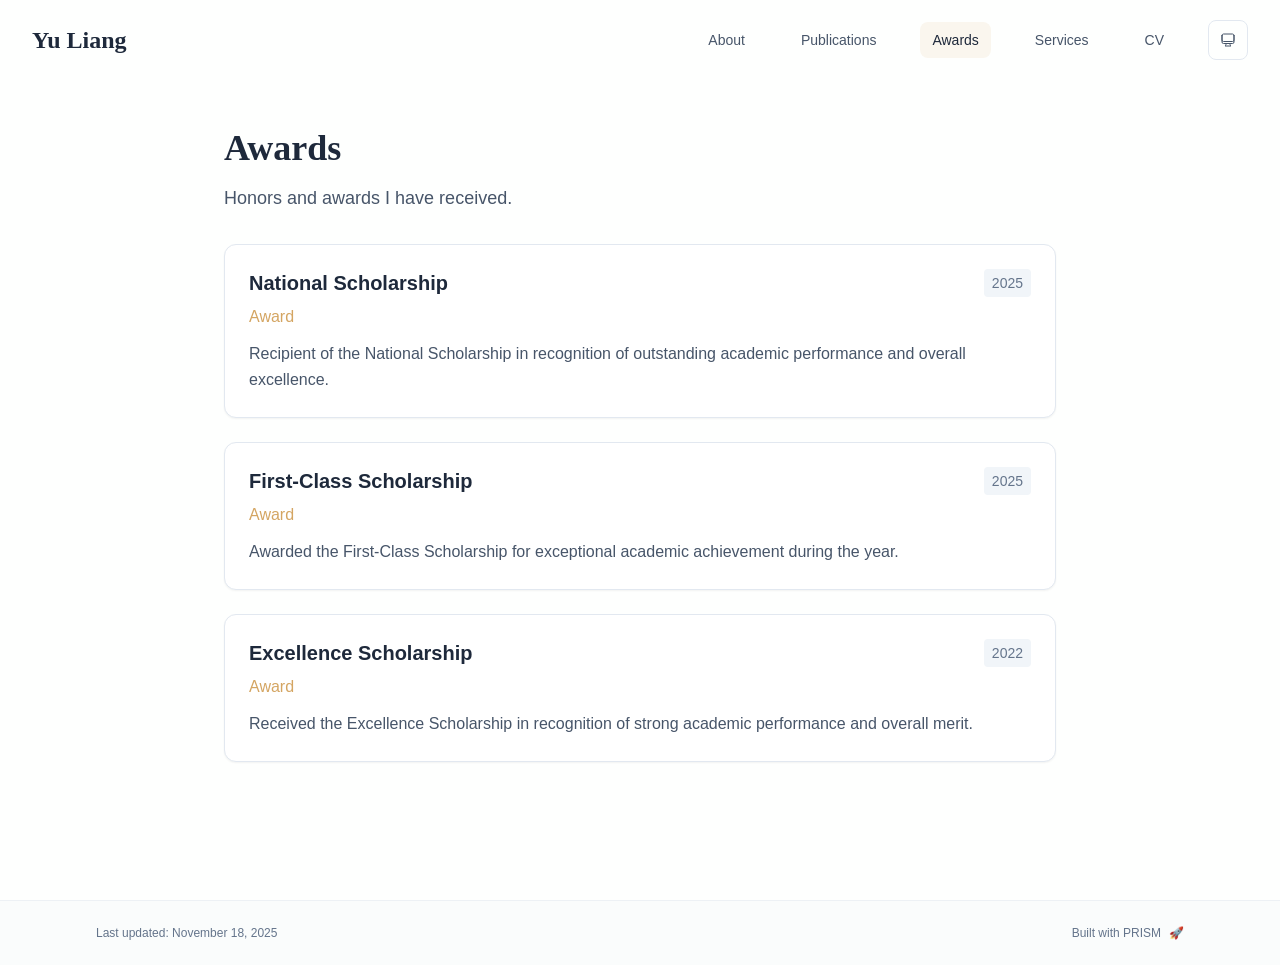
==== awards/index.html @ e45b7666 "first commit" ====
<!DOCTYPE html><html lang="en" class="scroll-smooth"><head><meta charSet="utf-8"/><meta name="viewport" content="width=device-width, initial-scale=1"/><link rel="stylesheet" href="/_next/static/css/92b53c90e215dddf.css" data-precedence="next"/><link rel="preload" as="script" fetchPriority="low" href="/_next/static/chunks/webpack-af78f5c2c11af041.js"/><script src="/_next/static/chunks/4bd1b696-70b6d399998de86a.js" async=""></script><script src="/_next/static/chunks/684-5aaa8290a129f299.js" async=""></script><script src="/_next/static/chunks/main-app-7052d11c7c55e1a2.js" async=""></script><script src="/_next/static/chunks/17-9c04c9413a9f9f1f.js" async=""></script><script src="/_next/static/chunks/874-6cc630662f3664af.js" async=""></script><script src="/_next/static/chunks/862-15038af301665bb3.js" async=""></script><script src="/_next/static/chunks/app/layout-24a2ef7cd5fed40f.js" async=""></script><script src="/_next/static/chunks/178-595a94b9af1e67b5.js" async=""></script><script src="/_next/static/chunks/748-b0753eeaf12cb586.js" async=""></script><script src="/_next/static/chunks/app/%5Bslug%5D/page-1eee591f08e76d08.js" async=""></script><link rel="icon" href="/favicon.svg" type="image/svg+xml"/><link rel="dns-prefetch" href="https://google-fonts.jialeliu.com"/><link rel="preconnect" href="https://google-fonts.jialeliu.com" crossorigin=""/><link rel="preload" as="style" href="https://google-fonts.jialeliu.com/css2?family=Inter:wght@300;400;500;600;700&amp;family=Crimson+Text:ital,wght@0,400;0,600;1,400&amp;display=swap"/><link rel="stylesheet" id="gfonts-css" href="https://google-fonts.jialeliu.com/css2?family=Inter:wght@300;400;500;600;700&amp;family=Crimson+Text:ital,wght@0,400;0,600;1,400&amp;display=swap" media="print"/><script>
              (function(){
                var l = document.getElementById('gfonts-css');
                if (!l) return;
                if (l.media !== 'all') {
                  l.addEventListener('load', function(){ try { l.media = 'all'; } catch(e){} });
                }
              })();
            </script><noscript><link rel="stylesheet" href="https://google-fonts.jialeliu.com/css2?family=Inter:wght@300;400;500;600;700&amp;family=Crimson+Text:ital,wght@0,400;0,600;1,400&amp;display=swap"/></noscript><script>
              try {
                const theme = localStorage.getItem('theme-storage');
                const parsed = theme ? JSON.parse(theme) : null;
                const setting = parsed?.state?.theme || 'system';
                const prefersDark = typeof window !== 'undefined' && window.matchMedia && window.matchMedia('(prefers-color-scheme: dark)').matches;
                const effective = setting === 'dark' ? 'dark' : (setting === 'light' ? 'light' : (prefersDark ? 'dark' : 'light'));
                var root = document.documentElement;
                root.classList.add(effective);
                root.setAttribute('data-theme', effective);
              } catch (e) {
                var root = document.documentElement;
                root.classList.add('light');
                root.setAttribute('data-theme', 'light');
              }
            </script><title>Awards | Yu Liang</title><meta name="description" content="Honors and awards I have received."/><meta name="author" content="Yu Liang"/><meta name="keywords" content="Yu Liang,PhD,Research,University of Electronic Science and Technology of China"/><meta name="creator" content="Yu Liang"/><meta name="publisher" content="Yu Liang"/><meta property="og:title" content="Yu Liang"/><meta property="og:description" content="PhD student at the University of Electronic Science and Technology of China."/><meta property="og:site_name" content="Yu Liang&#x27;s Academic Website"/><meta property="og:locale" content="en_US"/><meta property="og:type" content="website"/><meta name="twitter:card" content="summary"/><meta name="twitter:title" content="Yu Liang"/><meta name="twitter:description" content="PhD student at the University of Electronic Science and Technology of China."/><link rel="icon" href="/favicon.svg"/><script>document.querySelectorAll('body link[rel="icon"], body link[rel="apple-touch-icon"]').forEach(el => document.head.appendChild(el))</script><script src="/_next/static/chunks/polyfills-42372ed130431b0a.js" noModule=""></script></head><body class="font-sans antialiased"><div style="visibility:hidden"><nav class="fixed top-0 left-0 right-0 z-50" data-headlessui-state=""><div class="transition-all duration-300 ease-out bg-transparent" style="transform:translateY(-100px)"><div class="max-w-7xl mx-auto px-4 sm:px-6 lg:px-8"><div class="flex justify-between items-center h-16 lg:h-20"><div class="flex-shrink-0" tabindex="0"><a class="text-xl lg:text-2xl font-serif font-semibold text-primary hover:text-accent transition-colors duration-200" href="/">Yu Liang</a></div><div class="hidden lg:block"><div class="ml-10 flex items-center space-x-8"><div class="flex items-baseline space-x-8"><a class="relative px-3 py-2 text-sm font-medium transition-all duration-200 rounded hover:bg-accent/10 hover:shadow-sm text-neutral-600 hover:text-primary" href="/"><span class="relative z-10">About</span></a><a class="relative px-3 py-2 text-sm font-medium transition-all duration-200 rounded hover:bg-accent/10 hover:shadow-sm text-neutral-600 hover:text-primary" href="/publications/"><span class="relative z-10">Publications</span></a><a class="relative px-3 py-2 text-sm font-medium transition-all duration-200 rounded hover:bg-accent/10 hover:shadow-sm text-primary" href="/awards/"><span class="relative z-10">Awards</span><div class="absolute inset-0 bg-accent/10 rounded-lg"></div></a><a class="relative px-3 py-2 text-sm font-medium transition-all duration-200 rounded hover:bg-accent/10 hover:shadow-sm text-neutral-600 hover:text-primary" href="/services/"><span class="relative z-10">Services</span></a><a class="relative px-3 py-2 text-sm font-medium transition-all duration-200 rounded hover:bg-accent/10 hover:shadow-sm text-neutral-600 hover:text-primary" href="/cv/"><span class="relative z-10">CV</span></a></div><div class="flex items-center justify-center w-10 h-10 rounded-lg border border-neutral-200 dark:border-[rgba(148,163,184,0.24)] bg-background dark:bg-neutral-800"><div class="w-4 h-4 rounded-full bg-neutral-300 animate-pulse"></div></div></div></div><div class="lg:hidden flex items-center space-x-2"><div class="flex items-center justify-center w-10 h-10 rounded-lg border border-neutral-200 dark:border-[rgba(148,163,184,0.24)] bg-background dark:bg-neutral-800"><div class="w-4 h-4 rounded-full bg-neutral-300 animate-pulse"></div></div><button class="inline-flex items-center justify-center p-2 rounded-md text-neutral-600 hover:text-primary hover:bg-neutral-100 dark:hover:bg-neutral-800 focus:outline-none focus:ring-2 focus:ring-inset focus:ring-accent transition-colors duration-200" id="headlessui-disclosure-button-«R5pdb»" type="button" aria-expanded="false" data-headlessui-state=""><span class="sr-only">Open main menu</span><div><svg xmlns="http://www.w3.org/2000/svg" fill="none" viewBox="0 0 24 24" stroke-width="1.5" stroke="currentColor" aria-hidden="true" data-slot="icon" class="block h-6 w-6"><path stroke-linecap="round" stroke-linejoin="round" d="M3.75 6.75h16.5M3.75 12h16.5m-16.5 5.25h16.5"></path></svg></div></button></div></div></div></div></nav><main class="min-h-screen pt-16 lg:pt-20"><div class="max-w-4xl mx-auto px-4 sm:px-6 lg:px-8 py-12"><div style="opacity:0;transform:translateY(20px)"><div class="mb-8"><h1 class="text-4xl font-serif font-bold text-primary mb-4">Awards</h1><p class="text-lg text-neutral-600 dark:text-neutral-500 max-w-2xl">Honors and awards I have received.</p></div><div class="grid gap-6"><div class="bg-white dark:bg-neutral-900 p-6 rounded-xl shadow-sm border border-neutral-200 dark:border-neutral-800 hover:shadow-lg transition-all duration-200 hover:scale-[1.01]" style="opacity:0;transform:translateY(20px)"><div class="flex justify-between items-start mb-2"><h3 class="text-xl font-semibold text-primary">National Scholarship</h3><span class="text-sm text-neutral-500 font-medium bg-neutral-100 dark:bg-neutral-800 px-2 py-1 rounded">2025</span></div><p class="text-base text-accent font-medium mb-3">Award</p><p class="text-base text-neutral-600 dark:text-neutral-500 leading-relaxed">Recipient of the National Scholarship in recognition of outstanding academic performance and overall excellence.</p></div><div class="bg-white dark:bg-neutral-900 p-6 rounded-xl shadow-sm border border-neutral-200 dark:border-neutral-800 hover:shadow-lg transition-all duration-200 hover:scale-[1.01]" style="opacity:0;transform:translateY(20px)"><div class="flex justify-between items-start mb-2"><h3 class="text-xl font-semibold text-primary">First-Class Scholarship</h3><span class="text-sm text-neutral-500 font-medium bg-neutral-100 dark:bg-neutral-800 px-2 py-1 rounded">2025</span></div><p class="text-base text-accent font-medium mb-3">Award</p><p class="text-base text-neutral-600 dark:text-neutral-500 leading-relaxed">Awarded the First-Class Scholarship for exceptional academic achievement during the year.</p></div><div class="bg-white dark:bg-neutral-900 p-6 rounded-xl shadow-sm border border-neutral-200 dark:border-neutral-800 hover:shadow-lg transition-all duration-200 hover:scale-[1.01]" style="opacity:0;transform:translateY(20px)"><div class="flex justify-between items-start mb-2"><h3 class="text-xl font-semibold text-primary">Excellence Scholarship</h3><span class="text-sm text-neutral-500 font-medium bg-neutral-100 dark:bg-neutral-800 px-2 py-1 rounded">2022</span></div><p class="text-base text-accent font-medium mb-3">Award</p><p class="text-base text-neutral-600 dark:text-neutral-500 leading-relaxed">Received the Excellence Scholarship in recognition of strong academic performance and overall merit.</p></div></div></div></div><!--$--><!--/$--><!--$--><!--/$--></main><footer class="border-t border-neutral-200/50 bg-neutral-50/50 dark:bg-neutral-900/50 dark:border-neutral-700/50"><div class="max-w-6xl mx-auto px-4 sm:px-6 lg:px-8 py-6"><div class="flex flex-col sm:flex-row justify-between items-center gap-2"><p class="text-xs text-neutral-500">Last updated: <!-- -->November 18, 2025</p><p class="text-xs text-neutral-500 flex items-center"><a href="https://github.com/xyjoey/PRISM" target="_blank" rel="noopener noreferrer">Built with PRISM</a><span class="ml-2">🚀</span></p></div></div></footer></div><script src="/_next/static/chunks/webpack-af78f5c2c11af041.js" async=""></script><script>(self.__next_f=self.__next_f||[]).push([0])</script><script>self.__next_f.push([1,"1:\"$Sreact.fragment\"\n2:I[3719,[\"17\",\"static/chunks/17-9c04c9413a9f9f1f.js\",\"874\",\"static/chunks/874-6cc630662f3664af.js\",\"862\",\"static/chunks/862-15038af301665bb3.js\",\"177\",\"static/chunks/app/layout-24a2ef7cd5fed40f.js\"],\"ThemeProvider\"]\n3:I[768,[\"17\",\"static/chunks/17-9c04c9413a9f9f1f.js\",\"874\",\"static/chunks/874-6cc630662f3664af.js\",\"862\",\"static/chunks/862-15038af301665bb3.js\",\"177\",\"static/chunks/app/layout-24a2ef7cd5fed40f.js\"],\"default\"]\n4:I[7555,[],\"\"]\n5:I[1295,[],\"\"]\n6:I[2548,[\"17\",\"static/chunks/17-9c04c9413a9f9f1f.js\",\"874\",\"static/chunks/874-6cc630662f3664af.js\",\"862\",\"static/chunks/862-15038af301665bb3.js\",\"177\",\"static/chunks/app/layout-24a2ef7cd5fed40f.js\"],\"default\"]\n8:I[9665,[],\"MetadataBoundary\"]\na:I[9665,[],\"OutletBoundary\"]\nd:I[4911,[],\"AsyncMetadataOutlet\"]\nf:I[9665,[],\"ViewportBoundary\"]\n11:I[6614,[],\"\"]\n:HL[\"/_next/static/css/92b53c90e215dddf.css\",\"style\"]\n"])</script><script>self.__next_f.push([1,"0:{\"P\":null,\"b\":\"CWjEt0rLwIhY58VJ8p-AG\",\"p\":\"\",\"c\":[\"\",\"awards\",\"\"],\"i\":false,\"f\":[[[\"\",{\"children\":[[\"slug\",\"awards\",\"d\"],{\"children\":[\"__PAGE__\",{}]}]},\"$undefined\",\"$undefined\",true],[\"\",[\"$\",\"$1\",\"c\",{\"children\":[[[\"$\",\"link\",\"0\",{\"rel\":\"stylesheet\",\"href\":\"/_next/static/css/92b53c90e215dddf.css\",\"precedence\":\"next\",\"crossOrigin\":\"$undefined\",\"nonce\":\"$undefined\"}]],[\"$\",\"html\",null,{\"lang\":\"en\",\"className\":\"scroll-smooth\",\"suppressHydrationWarning\":true,\"children\":[[\"$\",\"head\",null,{\"children\":[[\"$\",\"link\",null,{\"rel\":\"icon\",\"href\":\"/favicon.svg\",\"type\":\"image/svg+xml\"}],[\"$\",\"link\",null,{\"rel\":\"dns-prefetch\",\"href\":\"https://google-fonts.jialeliu.com\"}],[\"$\",\"link\",null,{\"rel\":\"preconnect\",\"href\":\"https://google-fonts.jialeliu.com\",\"crossOrigin\":\"\"}],[\"$\",\"link\",null,{\"rel\":\"preload\",\"as\":\"style\",\"href\":\"https://google-fonts.jialeliu.com/css2?family=Inter:wght@300;400;500;600;700\u0026family=Crimson+Text:ital,wght@0,400;0,600;1,400\u0026display=swap\"}],[\"$\",\"link\",null,{\"rel\":\"stylesheet\",\"id\":\"gfonts-css\",\"href\":\"https://google-fonts.jialeliu.com/css2?family=Inter:wght@300;400;500;600;700\u0026family=Crimson+Text:ital,wght@0,400;0,600;1,400\u0026display=swap\",\"media\":\"print\"}],[\"$\",\"script\",null,{\"dangerouslySetInnerHTML\":{\"__html\":\"\\n              (function(){\\n                var l = document.getElementById('gfonts-css');\\n                if (!l) return;\\n                if (l.media !== 'all') {\\n                  l.addEventListener('load', function(){ try { l.media = 'all'; } catch(e){} });\\n                }\\n              })();\\n            \"}}],[\"$\",\"noscript\",null,{\"children\":[\"$\",\"link\",null,{\"rel\":\"stylesheet\",\"href\":\"https://google-fonts.jialeliu.com/css2?family=Inter:wght@300;400;500;600;700\u0026family=Crimson+Text:ital,wght@0,400;0,600;1,400\u0026display=swap\"}]}],[\"$\",\"script\",null,{\"dangerouslySetInnerHTML\":{\"__html\":\"\\n              try {\\n                const theme = localStorage.getItem('theme-storage');\\n                const parsed = theme ? JSON.parse(theme) : null;\\n                const setting = parsed?.state?.theme || 'system';\\n                const prefersDark = typeof window !== 'undefined' \u0026\u0026 window.matchMedia \u0026\u0026 window.matchMedia('(prefers-color-scheme: dark)').matches;\\n                const effective = setting === 'dark' ? 'dark' : (setting === 'light' ? 'light' : (prefersDark ? 'dark' : 'light'));\\n                var root = document.documentElement;\\n                root.classList.add(effective);\\n                root.setAttribute('data-theme', effective);\\n              } catch (e) {\\n                var root = document.documentElement;\\n                root.classList.add('light');\\n                root.setAttribute('data-theme', 'light');\\n              }\\n            \"}}]]}],[\"$\",\"body\",null,{\"className\":\"font-sans antialiased\",\"children\":[\"$\",\"$L2\",null,{\"children\":[[\"$\",\"$L3\",null,{\"items\":[{\"title\":\"About\",\"type\":\"page\",\"target\":\"about\",\"href\":\"/\"},{\"title\":\"Publications\",\"type\":\"page\",\"target\":\"publications\",\"href\":\"/publications\"},{\"title\":\"Awards\",\"type\":\"page\",\"target\":\"awards\",\"href\":\"/awards\"},{\"title\":\"Services\",\"type\":\"page\",\"target\":\"services\",\"href\":\"/services\"},{\"title\":\"CV\",\"type\":\"page\",\"target\":\"cv\",\"href\":\"/cv\"}],\"siteTitle\":\"Yu Liang\",\"enableOnePageMode\":false}],[\"$\",\"main\",null,{\"className\":\"min-h-screen pt-16 lg:pt-20\",\"children\":[\"$\",\"$L4\",null,{\"parallelRouterKey\":\"children\",\"error\":\"$undefined\",\"errorStyles\":\"$undefined\",\"errorScripts\":\"$undefined\",\"template\":[\"$\",\"$L5\",null,{}],\"templateStyles\":\"$undefined\",\"templateScripts\":\"$undefined\",\"notFound\":[[[\"$\",\"title\",null,{\"children\":\"404: This page could not be found.\"}],[\"$\",\"div\",null,{\"style\":{\"fontFamily\":\"system-ui,\\\"Segoe UI\\\",Roboto,Helvetica,Arial,sans-serif,\\\"Apple Color Emoji\\\",\\\"Segoe UI Emoji\\\"\",\"height\":\"100vh\",\"textAlign\":\"center\",\"display\":\"flex\",\"flexDirection\":\"column\",\"alignItems\":\"center\",\"justifyContent\":\"center\"},\"children\":[\"$\",\"div\",null,{\"children\":[[\"$\",\"style\",null,{\"dangerouslySetInnerHTML\":{\"__html\":\"body{color:#000;background:#fff;margin:0}.next-error-h1{border-right:1px solid rgba(0,0,0,.3)}@media (prefers-color-scheme:dark){body{color:#fff;background:#000}.next-error-h1{border-right:1px solid rgba(255,255,255,.3)}}\"}}],[\"$\",\"h1\",null,{\"className\":\"next-error-h1\",\"style\":{\"display\":\"inline-block\",\"margin\":\"0 20px 0 0\",\"padding\":\"0 23px 0 0\",\"fontSize\":24,\"fontWeight\":500,\"verticalAlign\":\"top\",\"lineHeight\":\"49px\"},\"children\":404}],[\"$\",\"div\",null,{\"style\":{\"display\":\"inline-block\"},\"children\":[\"$\",\"h2\",null,{\"style\":{\"fontSize\":14,\"fontWeight\":400,\"lineHeight\":\"49px\",\"margin\":0},\"children\":\"This page could not be found.\"}]}]]}]}]],[]],\"forbidden\":\"$undefined\",\"unauthorized\":\"$undefined\"}]}],[\"$\",\"$L6\",null,{\"lastUpdated\":\"November 18, 2025\"}]]}]}]]}]]}],{\"children\":[[\"slug\",\"awards\",\"d\"],[\"$\",\"$1\",\"c\",{\"children\":[null,[\"$\",\"$L4\",null,{\"parallelRouterKey\":\"children\",\"error\":\"$undefined\",\"errorStyles\":\"$undefined\",\"errorScripts\":\"$undefined\",\"template\":[\"$\",\"$L5\",null,{}],\"templateStyles\":\"$undefined\",\"templateScripts\":\"$undefined\",\"notFound\":\"$undefined\",\"forbidden\":\"$undefined\",\"unauthorized\":\"$undefined\"}]]}],{\"children\":[\"__PAGE__\",[\"$\",\"$1\",\"c\",{\"children\":[\"$L7\",[\"$\",\"$L8\",null,{\"children\":\"$L9\"}],null,[\"$\",\"$La\",null,{\"children\":[\"$Lb\",\"$Lc\",[\"$\",\"$Ld\",null,{\"promise\":\"$@e\"}]]}]]}],{},null,false]},null,false]},null,false],[\"$\",\"$1\",\"h\",{\"children\":[null,[\"$\",\"$1\",\"E1FEoSMlMNWp7Ym9MXj_J\",{\"children\":[[\"$\",\"$Lf\",null,{\"children\":\"$L10\"}],null]}],null]}],false]],\"m\":\"$undefined\",\"G\":[\"$11\",\"$undefined\"],\"s\":false,\"S\":true}\n"])</script><script>self.__next_f.push([1,"12:\"$Sreact.suspense\"\n13:I[4911,[],\"AsyncMetadata\"]\n15:I[3684,[\"17\",\"static/chunks/17-9c04c9413a9f9f1f.js\",\"178\",\"static/chunks/178-595a94b9af1e67b5.js\",\"748\",\"static/chunks/748-b0753eeaf12cb586.js\",\"182\",\"static/chunks/app/%5Bslug%5D/page-1eee591f08e76d08.js\"],\"default\"]\n9:[\"$\",\"$12\",null,{\"fallback\":null,\"children\":[\"$\",\"$L13\",null,{\"promise\":\"$@14\"}]}]\n7:[\"$\",\"div\",null,{\"className\":\"max-w-4xl mx-auto px-4 sm:px-6 lg:px-8 py-12\",\"children\":[false,false,[\"$\",\"$L15\",null,{\"config\":{\"type\":\"card\",\"title\":\"Awards\",\"description\":\"Honors and awards I have received.\",\"items\":[{\"title\":\"National Scholarship\",\"subtitle\":\"Award\",\"date\":\"2025\",\"content\":\"Recipient of the National Scholarship in recognition of outstanding academic performance and overall excellence.\"},{\"title\":\"First-Class Scholarship\",\"subtitle\":\"Award\",\"date\":\"2025\",\"content\":\"Awarded the First-Class Scholarship for exceptional academic achievement during the year.\"},{\"title\":\"Excellence Scholarship\",\"subtitle\":\"Award\",\"date\":\"2022\",\"content\":\"Received the Excellence Scholarship in recognition of strong academic performance and overall merit.\"}]}}]]}]\n"])</script><script>self.__next_f.push([1,"c:null\n"])</script><script>self.__next_f.push([1,"10:[[\"$\",\"meta\",\"0\",{\"charSet\":\"utf-8\"}],[\"$\",\"meta\",\"1\",{\"name\":\"viewport\",\"content\":\"width=device-width, initial-scale=1\"}]]\nb:null\n"])</script><script>self.__next_f.push([1,"14:{\"metadata\":[[\"$\",\"title\",\"0\",{\"children\":\"Awards | Yu Liang\"}],[\"$\",\"meta\",\"1\",{\"name\":\"description\",\"content\":\"Honors and awards I have received.\"}],[\"$\",\"meta\",\"2\",{\"name\":\"author\",\"content\":\"Yu Liang\"}],[\"$\",\"meta\",\"3\",{\"name\":\"keywords\",\"content\":\"Yu Liang,PhD,Research,University of Electronic Science and Technology of China\"}],[\"$\",\"meta\",\"4\",{\"name\":\"creator\",\"content\":\"Yu Liang\"}],[\"$\",\"meta\",\"5\",{\"name\":\"publisher\",\"content\":\"Yu Liang\"}],[\"$\",\"meta\",\"6\",{\"property\":\"og:title\",\"content\":\"Yu Liang\"}],[\"$\",\"meta\",\"7\",{\"property\":\"og:description\",\"content\":\"PhD student at the University of Electronic Science and Technology of China.\"}],[\"$\",\"meta\",\"8\",{\"property\":\"og:site_name\",\"content\":\"Yu Liang's Academic Website\"}],[\"$\",\"meta\",\"9\",{\"property\":\"og:locale\",\"content\":\"en_US\"}],[\"$\",\"meta\",\"10\",{\"property\":\"og:type\",\"content\":\"website\"}],[\"$\",\"meta\",\"11\",{\"name\":\"twitter:card\",\"content\":\"summary\"}],[\"$\",\"meta\",\"12\",{\"name\":\"twitter:title\",\"content\":\"Yu Liang\"}],[\"$\",\"meta\",\"13\",{\"name\":\"twitter:description\",\"content\":\"PhD student at the University of Electronic Science and Technology of China.\"}],[\"$\",\"link\",\"14\",{\"rel\":\"icon\",\"href\":\"/favicon.svg\"}]],\"error\":null,\"digest\":\"$undefined\"}\ne:{\"metadata\":\"$14:metadata\",\"error\":null,\"digest\":\"$undefined\"}\n"])</script></body></html>
---- _next/static/css/92b53c90e215dddf.css ----
/*! tailwindcss v4.1.10 | MIT License | https://tailwindcss.com */@layer properties{@supports (((-webkit-hyphens:none)) and (not (margin-trim:inline))) or ((-moz-orient:inline) and (not (color:rgb(from red r g b)))){*,::backdrop,:after,:before{--tw-translate-x:0;--tw-translate-y:0;--tw-translate-z:0;--tw-rotate-x:initial;--tw-rotate-y:initial;--tw-rotate-z:initial;--tw-skew-x:initial;--tw-skew-y:initial;--tw-space-y-reverse:0;--tw-space-x-reverse:0;--tw-border-style:solid;--tw-leading:initial;--tw-font-weight:initial;--tw-shadow:0 0 #0000;--tw-shadow-color:initial;--tw-shadow-alpha:100%;--tw-inset-shadow:0 0 #0000;--tw-inset-shadow-color:initial;--tw-inset-shadow-alpha:100%;--tw-ring-color:initial;--tw-ring-shadow:0 0 #0000;--tw-inset-ring-color:initial;--tw-inset-ring-shadow:0 0 #0000;--tw-ring-inset:initial;--tw-ring-offset-width:0px;--tw-ring-offset-color:#fff;--tw-ring-offset-shadow:0 0 #0000;--tw-blur:initial;--tw-brightness:initial;--tw-contrast:initial;--tw-grayscale:initial;--tw-hue-rotate:initial;--tw-invert:initial;--tw-opacity:initial;--tw-saturate:initial;--tw-sepia:initial;--tw-drop-shadow:initial;--tw-drop-shadow-color:initial;--tw-drop-shadow-alpha:100%;--tw-drop-shadow-size:initial;--tw-backdrop-blur:initial;--tw-backdrop-brightness:initial;--tw-backdrop-contrast:initial;--tw-backdrop-grayscale:initial;--tw-backdrop-hue-rotate:initial;--tw-backdrop-invert:initial;--tw-backdrop-opacity:initial;--tw-backdrop-saturate:initial;--tw-backdrop-sepia:initial;--tw-duration:initial;--tw-ease:initial;--tw-scale-x:1;--tw-scale-y:1;--tw-scale-z:1}}}@layer theme{:host,:root{--font-sans:"Inter",-apple-system,BlinkMacSystemFont,"Segoe UI",Roboto,sans-serif;--color-red-50:oklch(97.1% .013 17.38);--color-red-400:oklch(70.4% .191 22.216);--color-red-600:oklch(57.7% .245 27.325);--color-red-900:oklch(39.6% .141 25.723);--color-white:#fff;--spacing:.25rem;--container-2xl:42rem;--container-3xl:48rem;--container-4xl:56rem;--container-6xl:72rem;--container-7xl:80rem;--text-xs:.75rem;--text-xs--line-height:calc(1/.75);--text-sm:.875rem;--text-sm--line-height:calc(1.25/.875);--text-base:1rem;--text-base--line-height:calc(1.5/1);--text-lg:1.125rem;--text-lg--line-height:calc(1.75/1.125);--text-xl:1.25rem;--text-xl--line-height:calc(1.75/1.25);--text-2xl:1.5rem;--text-2xl--line-height:calc(2/1.5);--text-3xl:1.875rem;--text-3xl--line-height:calc(2.25/1.875);--text-4xl:2.25rem;--text-4xl--line-height:calc(2.5/2.25);--font-weight-medium:500;--font-weight-semibold:600;--font-weight-bold:700;--leading-tight:1.25;--leading-relaxed:1.625;--radius-md:.375rem;--radius-lg:.5rem;--radius-xl:.75rem;--radius-2xl:1rem;--ease-out:cubic-bezier(0,0,.2,1);--animate-pulse:pulse 2s cubic-bezier(.4,0,.6,1)infinite;--blur-xl:24px;--aspect-video:16/9;--default-transition-duration:.15s;--default-transition-timing-function:cubic-bezier(.4,0,.2,1);--default-font-family:"Inter",-apple-system,BlinkMacSystemFont,"Segoe UI",Roboto,sans-serif;--default-mono-font-family:"SF Mono",Monaco,"Cascadia Code","Roboto Mono",Consolas,"Courier New",monospace;--line-height-normal:1.5;--shadow-glass:0 8px 32px 0 #1f26875e}}@layer base{*,::backdrop,:after,:before{box-sizing:border-box;border:0 solid;margin:0;padding:0}::file-selector-button{box-sizing:border-box;border:0 solid;margin:0;padding:0}:host,html{-webkit-text-size-adjust:100%;tab-size:4;line-height:1.5;font-family:var(--default-font-family,ui-sans-serif,system-ui,sans-serif,"Apple Color Emoji","Segoe UI Emoji","Segoe UI Symbol","Noto Color Emoji");font-feature-settings:var(--default-font-feature-settings,normal);font-variation-settings:var(--default-font-variation-settings,normal);-webkit-tap-highlight-color:transparent}hr{height:0;color:inherit;border-top-width:1px}abbr:where([title]){-webkit-text-decoration:underline dotted;text-decoration:underline dotted}h1,h2,h3,h4,h5,h6{font-size:inherit;font-weight:inherit}a{color:inherit;-webkit-text-decoration:inherit;text-decoration:inherit}b,strong{font-weight:bolder}code,kbd,pre,samp{font-family:var(--default-mono-font-family,ui-monospace,SFMono-Regular,Menlo,Monaco,Consolas,"Liberation Mono","Courier New",monospace);font-feature-settings:var(--default-mono-font-feature-settings,normal);font-variation-settings:var(--default-mono-font-variation-settings,normal);font-size:1em}small{font-size:80%}sub,sup{vertical-align:baseline;font-size:75%;line-height:0;position:relative}sub{bottom:-.25em}sup{top:-.5em}table{text-indent:0;border-color:inherit;border-collapse:collapse}:-moz-focusring{outline:auto}progress{vertical-align:baseline}summary{display:list-item}menu,ol,ul{list-style:none}audio,canvas,embed,iframe,img,object,svg,video{vertical-align:middle;display:block}img,video{max-width:100%;height:auto}button,input,optgroup,select,textarea{font:inherit;font-feature-settings:inherit;font-variation-settings:inherit;letter-spacing:inherit;color:inherit;opacity:1;background-color:#0000;border-radius:0}::file-selector-button{font:inherit;font-feature-settings:inherit;font-variation-settings:inherit;letter-spacing:inherit;color:inherit;opacity:1;background-color:#0000;border-radius:0}:where(select:is([multiple],[size])) optgroup{font-weight:bolder}:where(select:is([multiple],[size])) optgroup option{padding-inline-start:20px}::file-selector-button{margin-inline-end:4px}::placeholder{opacity:1}@supports (not ((-webkit-appearance:-apple-pay-button))) or (contain-intrinsic-size:1px){::placeholder{color:currentColor}@supports (color:color-mix(in lab,red,red)){::placeholder{color:color-mix(in oklab,currentcolor 50%,transparent)}}}textarea{resize:vertical}::-webkit-search-decoration{-webkit-appearance:none}::-webkit-date-and-time-value{min-height:1lh;text-align:inherit}::-webkit-datetime-edit{display:inline-flex}::-webkit-datetime-edit-fields-wrapper{padding:0}::-webkit-datetime-edit,::-webkit-datetime-edit-year-field{padding-block:0}::-webkit-datetime-edit-day-field,::-webkit-datetime-edit-month-field{padding-block:0}::-webkit-datetime-edit-hour-field,::-webkit-datetime-edit-minute-field{padding-block:0}::-webkit-datetime-edit-millisecond-field,::-webkit-datetime-edit-second-field{padding-block:0}::-webkit-datetime-edit-meridiem-field{padding-block:0}:-moz-ui-invalid{box-shadow:none}button,input:where([type=button],[type=reset],[type=submit]){appearance:button}::file-selector-button{appearance:button}::-webkit-inner-spin-button,::-webkit-outer-spin-button{height:auto}[hidden]:where(:not([hidden=until-found])){display:none!important}}@layer components;@layer utilities{.sr-only{clip:rect(0,0,0,0);white-space:nowrap;border-width:0;width:1px;height:1px;margin:-1px;padding:0;overflow:hidden}.absolute,.sr-only{position:absolute}.fixed{position:fixed}.relative{position:relative}.static{position:static}.sticky{position:sticky}.inset-0{inset:calc(var(--spacing)*0)}.top-0{top:calc(var(--spacing)*0)}.top-1\/2{top:50%}.top-2{top:calc(var(--spacing)*2)}.top-8{top:calc(var(--spacing)*8)}.top-full{top:100%}.right-0{right:calc(var(--spacing)*0)}.right-2{right:calc(var(--spacing)*2)}.left-0{left:calc(var(--spacing)*0)}.left-1\/2{left:50%}.left-3{left:calc(var(--spacing)*3)}.z-10{z-index:10}.z-20{z-index:20}.z-40{z-index:40}.z-50{z-index:50}.mx-auto{margin-inline:auto}.my-4{margin-block:calc(var(--spacing)*4)}.mt-1{margin-top:calc(var(--spacing)*1)}.mt-2{margin-top:calc(var(--spacing)*2)}.mt-4{margin-top:calc(var(--spacing)*4)}.mt-6{margin-top:calc(var(--spacing)*6)}.mt-8{margin-top:calc(var(--spacing)*8)}.mt-auto{margin-top:auto}.mr-1{margin-right:calc(var(--spacing)*1)}.mr-1\.5{margin-right:calc(var(--spacing)*1.5)}.mr-2{margin-right:calc(var(--spacing)*2)}.mb-1{margin-bottom:calc(var(--spacing)*1)}.mb-2{margin-bottom:calc(var(--spacing)*2)}.mb-3{margin-bottom:calc(var(--spacing)*3)}.mb-4{margin-bottom:calc(var(--spacing)*4)}.mb-6{margin-bottom:calc(var(--spacing)*6)}.mb-8{margin-bottom:calc(var(--spacing)*8)}.ml-0{margin-left:calc(var(--spacing)*0)}.ml-2{margin-left:calc(var(--spacing)*2)}.ml-4{margin-left:calc(var(--spacing)*4)}.ml-10{margin-left:calc(var(--spacing)*10)}.line-clamp-2{-webkit-line-clamp:2}.line-clamp-2,.line-clamp-3{-webkit-box-orient:vertical;display:-webkit-box;overflow:hidden}.line-clamp-3{-webkit-line-clamp:3}.block{display:block}.contents{display:contents}.flex{display:flex}.grid{display:grid}.hidden{display:none}.inline-flex{display:inline-flex}.aspect-video{aspect-ratio:var(--aspect-video)}.h-0{height:calc(var(--spacing)*0)}.h-2\.5{height:calc(var(--spacing)*2.5)}.h-3{height:calc(var(--spacing)*3)}.h-4{height:calc(var(--spacing)*4)}.h-5{height:calc(var(--spacing)*5)}.h-6{height:calc(var(--spacing)*6)}.h-10{height:calc(var(--spacing)*10)}.h-16{height:calc(var(--spacing)*16)}.h-64{height:calc(var(--spacing)*64)}.h-full{height:100%}.min-h-screen{min-height:100vh}.w-0{width:calc(var(--spacing)*0)}.w-2\.5{width:calc(var(--spacing)*2.5)}.w-3{width:calc(var(--spacing)*3)}.w-4{width:calc(var(--spacing)*4)}.w-5{width:calc(var(--spacing)*5)}.w-6{width:calc(var(--spacing)*6)}.w-10{width:calc(var(--spacing)*10)}.w-16{width:calc(var(--spacing)*16)}.w-32{width:calc(var(--spacing)*32)}.w-64{width:calc(var(--spacing)*64)}.w-full{width:100%}.max-w-2xl{max-width:var(--container-2xl)}.max-w-3xl{max-width:var(--container-3xl)}.max-w-4xl{max-width:var(--container-4xl)}.max-w-6xl{max-width:var(--container-6xl)}.max-w-7xl{max-width:var(--container-7xl)}.max-w-\[calc\(100vw-2rem\)\]{max-width:calc(100vw - 2rem)}.flex-shrink-0{flex-shrink:0}.flex-grow{flex-grow:1}.-translate-x-1\/2{--tw-translate-x:calc(calc(1/2*100%)*-1)}.-translate-x-1\/2,.-translate-y-1\/2{translate:var(--tw-translate-x)var(--tw-translate-y)}.-translate-y-1\/2{--tw-translate-y:calc(calc(1/2*100%)*-1)}.-translate-y-full{--tw-translate-y:-100%;translate:var(--tw-translate-x)var(--tw-translate-y)}.transform{transform:var(--tw-rotate-x,)var(--tw-rotate-y,)var(--tw-rotate-z,)var(--tw-skew-x,)var(--tw-skew-y,)}.animate-pulse{animation:var(--animate-pulse)}.cursor-pointer{cursor:pointer}.scroll-mt-24{scroll-margin-top:calc(var(--spacing)*24)}.list-inside{list-style-position:inside}.list-decimal{list-style-type:decimal}.list-disc{list-style-type:disc}.grid-cols-1{grid-template-columns:repeat(1,minmax(0,1fr))}.flex-col{flex-direction:column}.flex-wrap{flex-wrap:wrap}.items-baseline{align-items:baseline}.items-center{align-items:center}.items-start{align-items:flex-start}.justify-between{justify-content:space-between}.justify-center{justify-content:center}.gap-2{gap:calc(var(--spacing)*2)}.gap-3{gap:calc(var(--spacing)*3)}.gap-4{gap:calc(var(--spacing)*4)}.gap-6{gap:calc(var(--spacing)*6)}.gap-12{gap:calc(var(--spacing)*12)}:where(.space-y-1>:not(:last-child)){--tw-space-y-reverse:0;margin-block-start:calc(calc(var(--spacing)*1)*var(--tw-space-y-reverse));margin-block-end:calc(calc(var(--spacing)*1)*calc(1 - var(--tw-space-y-reverse)))}:where(.space-y-2>:not(:last-child)){--tw-space-y-reverse:0;margin-block-start:calc(calc(var(--spacing)*2)*var(--tw-space-y-reverse));margin-block-end:calc(calc(var(--spacing)*2)*calc(1 - var(--tw-space-y-reverse)))}:where(.space-y-3>:not(:last-child)){--tw-space-y-reverse:0;margin-block-start:calc(calc(var(--spacing)*3)*var(--tw-space-y-reverse));margin-block-end:calc(calc(var(--spacing)*3)*calc(1 - var(--tw-space-y-reverse)))}:where(.space-y-4>:not(:last-child)){--tw-space-y-reverse:0;margin-block-start:calc(calc(var(--spacing)*4)*var(--tw-space-y-reverse));margin-block-end:calc(calc(var(--spacing)*4)*calc(1 - var(--tw-space-y-reverse)))}:where(.space-y-6>:not(:last-child)){--tw-space-y-reverse:0;margin-block-start:calc(calc(var(--spacing)*6)*var(--tw-space-y-reverse));margin-block-end:calc(calc(var(--spacing)*6)*calc(1 - var(--tw-space-y-reverse)))}:where(.space-y-8>:not(:last-child)){--tw-space-y-reverse:0;margin-block-start:calc(calc(var(--spacing)*8)*var(--tw-space-y-reverse));margin-block-end:calc(calc(var(--spacing)*8)*calc(1 - var(--tw-space-y-reverse)))}:where(.space-x-0\.5>:not(:last-child)){--tw-space-x-reverse:0;margin-inline-start:calc(calc(var(--spacing)*.5)*var(--tw-space-x-reverse));margin-inline-end:calc(calc(var(--spacing)*.5)*calc(1 - var(--tw-space-x-reverse)))}:where(.space-x-2>:not(:last-child)){--tw-space-x-reverse:0;margin-inline-start:calc(calc(var(--spacing)*2)*var(--tw-space-x-reverse));margin-inline-end:calc(calc(var(--spacing)*2)*calc(1 - var(--tw-space-x-reverse)))}:where(.space-x-3>:not(:last-child)){--tw-space-x-reverse:0;margin-inline-start:calc(calc(var(--spacing)*3)*var(--tw-space-x-reverse));margin-inline-end:calc(calc(var(--spacing)*3)*calc(1 - var(--tw-space-x-reverse)))}:where(.space-x-8>:not(:last-child)){--tw-space-x-reverse:0;margin-inline-start:calc(calc(var(--spacing)*8)*var(--tw-space-x-reverse));margin-inline-end:calc(calc(var(--spacing)*8)*calc(1 - var(--tw-space-x-reverse)))}.overflow-hidden{overflow:hidden}.overflow-x-auto{overflow-x:auto}.scroll-smooth{scroll-behavior:smooth}.rounded{border-radius:.25rem}.rounded-2xl{border-radius:var(--radius-2xl)}.rounded-full{border-radius:3.40282e+38px}.rounded-lg{border-radius:var(--radius-lg)}.rounded-md{border-radius:var(--radius-md)}.rounded-xl{border-radius:var(--radius-xl)}.border{border-style:var(--tw-border-style);border-width:1px}.border-t{border-top-style:var(--tw-border-style);border-top-width:1px}.border-t-4{border-top-style:var(--tw-border-style);border-top-width:4px}.border-r-4{border-right-style:var(--tw-border-style);border-right-width:4px}.border-b{border-bottom-style:var(--tw-border-style);border-bottom-width:1px}.border-l-4{border-left-style:var(--tw-border-style);border-left-width:4px}.border-accent,.border-accent\/50{border-color:var(--accent)}@supports (color:color-mix(in lab,red,red)){.border-accent\/50{border-color:color-mix(in oklab,var(--accent)50%,transparent)}}.border-neutral-100{border-color:var(--neutral-100)}.border-neutral-200,.border-neutral-200\/50{border-color:var(--neutral-200)}@supports (color:color-mix(in lab,red,red)){.border-neutral-200\/50{border-color:color-mix(in oklab,var(--neutral-200)50%,transparent)}}.border-transparent{border-color:#0000}.border-t-accent{border-top-color:var(--accent)}.border-t-neutral-800{border-top-color:var(--neutral-800)}.bg-accent,.bg-accent\/10{background-color:var(--accent)}@supports (color:color-mix(in lab,red,red)){.bg-accent\/10{background-color:color-mix(in oklab,var(--accent)10%,transparent)}}.bg-background,.bg-background\/80{background-color:var(--background)}@supports (color:color-mix(in lab,red,red)){.bg-background\/80{background-color:color-mix(in oklab,var(--background)80%,transparent)}}.bg-background\/95{background-color:var(--background)}@supports (color:color-mix(in lab,red,red)){.bg-background\/95{background-color:color-mix(in oklab,var(--background)95%,transparent)}}.bg-neutral-50,.bg-neutral-50\/50{background-color:var(--neutral-50)}@supports (color:color-mix(in lab,red,red)){.bg-neutral-50\/50{background-color:color-mix(in oklab,var(--neutral-50)50%,transparent)}}.bg-neutral-100{background-color:var(--neutral-100)}.bg-neutral-300{background-color:var(--neutral-300)}.bg-neutral-800{background-color:var(--neutral-800)}.bg-red-50{background-color:var(--color-red-50)}.bg-transparent{background-color:#0000}.bg-white{background-color:var(--color-white)}.object-cover{object-fit:cover}.object-\[32\%_center\]{object-position:32% center}.p-1\.5{padding:calc(var(--spacing)*1.5)}.p-2{padding:calc(var(--spacing)*2)}.p-4{padding:calc(var(--spacing)*4)}.p-6{padding:calc(var(--spacing)*6)}.px-2{padding-inline:calc(var(--spacing)*2)}.px-3{padding-inline:calc(var(--spacing)*3)}.px-4{padding-inline:calc(var(--spacing)*4)}.py-1{padding-block:calc(var(--spacing)*1)}.py-2{padding-block:calc(var(--spacing)*2)}.py-3{padding-block:calc(var(--spacing)*3)}.py-6{padding-block:calc(var(--spacing)*6)}.py-8{padding-block:calc(var(--spacing)*8)}.py-12{padding-block:calc(var(--spacing)*12)}.pt-2{padding-top:calc(var(--spacing)*2)}.pt-16{padding-top:calc(var(--spacing)*16)}.pr-4{padding-right:calc(var(--spacing)*4)}.pb-2{padding-bottom:calc(var(--spacing)*2)}.pb-3{padding-bottom:calc(var(--spacing)*3)}.pl-4{padding-left:calc(var(--spacing)*4)}.pl-10{padding-left:calc(var(--spacing)*10)}.text-center{text-align:center}.font-mono{font-family:SF Mono,Monaco,Cascadia Code,Roboto Mono,Consolas,Courier New,monospace}.font-sans{font-family:Inter,-apple-system,BlinkMacSystemFont,Segoe UI,Roboto,sans-serif}.font-serif{font-family:Crimson Text,Georgia,serif}.text-2xl{font-size:var(--text-2xl);line-height:var(--tw-leading,var(--text-2xl--line-height))}.text-3xl{font-size:var(--text-3xl);line-height:var(--tw-leading,var(--text-3xl--line-height))}.text-4xl{font-size:var(--text-4xl);line-height:var(--tw-leading,var(--text-4xl--line-height))}.text-base{font-size:var(--text-base);line-height:var(--tw-leading,var(--text-base--line-height))}.text-lg{font-size:var(--text-lg);line-height:var(--tw-leading,var(--text-lg--line-height))}.text-sm{font-size:var(--text-sm);line-height:var(--tw-leading,var(--text-sm--line-height))}.text-xl{font-size:var(--text-xl);line-height:var(--tw-leading,var(--text-xl--line-height))}.text-xs{font-size:var(--text-xs);line-height:var(--tw-leading,var(--text-xs--line-height))}.leading-relaxed{--tw-leading:var(--leading-relaxed);line-height:var(--leading-relaxed)}.leading-tight{--tw-leading:var(--leading-tight);line-height:var(--leading-tight)}.font-bold{--tw-font-weight:var(--font-weight-bold);font-weight:var(--font-weight-bold)}.font-medium{--tw-font-weight:var(--font-weight-medium);font-weight:var(--font-weight-medium)}.font-semibold{--tw-font-weight:var(--font-weight-semibold);font-weight:var(--font-weight-semibold)}.break-words{overflow-wrap:break-word}.whitespace-nowrap{white-space:nowrap}.whitespace-pre-wrap{white-space:pre-wrap}.text-accent{color:var(--accent)}.text-neutral-400{color:var(--neutral-400)}.text-neutral-500{color:var(--neutral-500)}.text-neutral-600{color:var(--neutral-600)}.text-neutral-700{color:var(--neutral-700)}.text-neutral-800{color:var(--neutral-800)}.text-primary{color:var(--primary)}.text-red-600{color:var(--color-red-600)}.text-white{color:var(--color-white)}.capitalize{text-transform:capitalize}.italic{font-style:italic}.underline{text-decoration-line:underline}.decoration-accent{-webkit-text-decoration-color:var(--accent);text-decoration-color:var(--accent)}.decoration-neutral-400{-webkit-text-decoration-color:var(--neutral-400);text-decoration-color:var(--neutral-400)}.underline-offset-4{text-underline-offset:4px}.antialiased{-webkit-font-smoothing:antialiased;-moz-osx-font-smoothing:grayscale}.opacity-60{opacity:.6}.shadow-lg{--tw-shadow:0 10px 15px -3px var(--tw-shadow-color,#0000001a),0 4px 6px -2px var(--tw-shadow-color,#0000000d)}.shadow-lg,.shadow-sm{box-shadow:var(--tw-inset-shadow),var(--tw-inset-ring-shadow),var(--tw-ring-offset-shadow),var(--tw-ring-shadow),var(--tw-shadow)}.shadow-sm{--tw-shadow:0 1px 2px 0 var(--tw-shadow-color,#0000000d)}.filter{filter:var(--tw-blur,)var(--tw-brightness,)var(--tw-contrast,)var(--tw-grayscale,)var(--tw-hue-rotate,)var(--tw-invert,)var(--tw-saturate,)var(--tw-sepia,)var(--tw-drop-shadow,)}.backdrop-blur-xl{--tw-backdrop-blur:blur(var(--blur-xl));-webkit-backdrop-filter:var(--tw-backdrop-blur,)var(--tw-backdrop-brightness,)var(--tw-backdrop-contrast,)var(--tw-backdrop-grayscale,)var(--tw-backdrop-hue-rotate,)var(--tw-backdrop-invert,)var(--tw-backdrop-opacity,)var(--tw-backdrop-saturate,)var(--tw-backdrop-sepia,);backdrop-filter:var(--tw-backdrop-blur,)var(--tw-backdrop-brightness,)var(--tw-backdrop-contrast,)var(--tw-backdrop-grayscale,)var(--tw-backdrop-hue-rotate,)var(--tw-backdrop-invert,)var(--tw-backdrop-opacity,)var(--tw-backdrop-saturate,)var(--tw-backdrop-sepia,)}.transition{transition-property:color,background-color,border-color,outline-color,text-decoration-color,fill,stroke,--tw-gradient-from,--tw-gradient-via,--tw-gradient-to,opacity,box-shadow,transform,translate,scale,rotate,filter,-webkit-backdrop-filter,backdrop-filter,display,visibility,content-visibility,overlay,pointer-events;transition-timing-function:var(--tw-ease,var(--default-transition-timing-function));transition-duration:var(--tw-duration,var(--default-transition-duration))}.transition-all{transition-property:all;transition-timing-function:var(--tw-ease,var(--default-transition-timing-function));transition-duration:var(--tw-duration,var(--default-transition-duration))}.transition-colors{transition-property:color,background-color,border-color,outline-color,text-decoration-color,fill,stroke,--tw-gradient-from,--tw-gradient-via,--tw-gradient-to;transition-timing-function:var(--tw-ease,var(--default-transition-timing-function));transition-duration:var(--tw-duration,var(--default-transition-duration))}.duration-200{--tw-duration:.2s;transition-duration:.2s}.duration-300{--tw-duration:.3s;transition-duration:.3s}.ease-out{--tw-ease:var(--ease-out);transition-timing-function:var(--ease-out)}.last\:mb-0:last-child{margin-bottom:calc(var(--spacing)*0)}@media (hover:hover){.hover\:scale-105:hover{--tw-scale-x:105%;--tw-scale-y:105%;--tw-scale-z:105%;scale:var(--tw-scale-x)var(--tw-scale-y)}.hover\:scale-\[1\.01\]:hover{scale:1.01}.hover\:scale-\[1\.02\]:hover{scale:1.02}.hover\:border-accent:hover{border-color:var(--accent)}.hover\:bg-accent:hover{background-color:var(--accent)}.hover\:bg-accent-dark:hover{background-color:var(--accent-dark)}.hover\:bg-accent\/10:hover{background-color:var(--accent)}@supports (color:color-mix(in lab,red,red)){.hover\:bg-accent\/10:hover{background-color:color-mix(in oklab,var(--accent)10%,transparent)}}.hover\:bg-neutral-50:hover{background-color:var(--neutral-50)}.hover\:bg-neutral-100:hover{background-color:var(--neutral-100)}.hover\:bg-red-50:hover{background-color:var(--color-red-50)}.hover\:text-accent:hover{color:var(--accent)}.hover\:text-accent-dark:hover{color:var(--accent-dark)}.hover\:text-primary:hover{color:var(--primary)}.hover\:text-red-600:hover{color:var(--color-red-600)}.hover\:text-white:hover{color:var(--color-white)}.hover\:underline:hover{text-decoration-line:underline}.hover\:shadow-lg:hover{--tw-shadow:0 10px 15px -3px var(--tw-shadow-color,#0000001a),0 4px 6px -2px var(--tw-shadow-color,#0000000d)}.hover\:shadow-lg:hover,.hover\:shadow-md:hover{box-shadow:var(--tw-inset-shadow),var(--tw-inset-ring-shadow),var(--tw-ring-offset-shadow),var(--tw-ring-shadow),var(--tw-shadow)}.hover\:shadow-md:hover{--tw-shadow:0 4px 6px -1px var(--tw-shadow-color,#0000001a),0 2px 4px -1px var(--tw-shadow-color,#0000000f)}.hover\:shadow-sm:hover{--tw-shadow:0 1px 2px 0 var(--tw-shadow-color,#0000000d)}.hover\:shadow-sm:hover,.hover\:shadow-xl:hover{box-shadow:var(--tw-inset-shadow),var(--tw-inset-ring-shadow),var(--tw-ring-offset-shadow),var(--tw-ring-shadow),var(--tw-shadow)}.hover\:shadow-xl:hover{--tw-shadow:0 20px 25px -5px var(--tw-shadow-color,#0000001a),0 10px 10px -5px var(--tw-shadow-color,#0000000a)}}.focus\:border-transparent:focus{border-color:#0000}.focus\:ring-2:focus{--tw-ring-shadow:var(--tw-ring-inset,)0 0 0 calc(2px + var(--tw-ring-offset-width))var(--tw-ring-color,currentcolor);box-shadow:var(--tw-inset-shadow),var(--tw-inset-ring-shadow),var(--tw-ring-offset-shadow),var(--tw-ring-shadow),var(--tw-shadow)}.focus\:ring-accent:focus{--tw-ring-color:var(--accent)}.focus\:outline-none:focus{--tw-outline-style:none;outline-style:none}.focus\:ring-inset:focus{--tw-ring-inset:inset}.focus-visible\:ring-2:focus-visible{--tw-ring-shadow:var(--tw-ring-inset,)0 0 0 calc(2px + var(--tw-ring-offset-width))var(--tw-ring-color,currentcolor);box-shadow:var(--tw-inset-shadow),var(--tw-inset-ring-shadow),var(--tw-ring-offset-shadow),var(--tw-ring-shadow),var(--tw-shadow)}.focus-visible\:ring-accent\/50:focus-visible{--tw-ring-color:var(--accent)}@supports (color:color-mix(in lab,red,red)){.focus-visible\:ring-accent\/50:focus-visible{--tw-ring-color:color-mix(in oklab,var(--accent)50%,transparent)}}@media (min-width:40rem){.sm\:hidden{display:none}.sm\:inline{display:inline}.sm\:w-auto{width:auto}.sm\:max-w-none{max-width:none}.sm\:flex-row{flex-direction:row}.sm\:gap-4{gap:calc(var(--spacing)*4)}:where(.sm\:space-y-0>:not(:last-child)){--tw-space-y-reverse:0;margin-block-start:calc(calc(var(--spacing)*0)*var(--tw-space-y-reverse));margin-block-end:calc(calc(var(--spacing)*0)*calc(1 - var(--tw-space-y-reverse)))}:where(.sm\:space-x-2>:not(:last-child)){--tw-space-x-reverse:0;margin-inline-start:calc(calc(var(--spacing)*2)*var(--tw-space-x-reverse));margin-inline-end:calc(calc(var(--spacing)*2)*calc(1 - var(--tw-space-x-reverse)))}.sm\:p-2{padding:calc(var(--spacing)*2)}.sm\:px-3{padding-inline:calc(var(--spacing)*3)}.sm\:px-6{padding-inline:calc(var(--spacing)*6)}.sm\:whitespace-nowrap{white-space:nowrap}}@media (min-width:48rem){.md\:aspect-\[4\/3\]{aspect-ratio:4/3}.md\:w-48{width:calc(var(--spacing)*48)}.md\:flex-row{flex-direction:row}}@media (min-width:64rem){.lg\:col-span-1{grid-column:span 1/span 1}.lg\:col-span-2{grid-column:span 2/span 2}.lg\:block{display:block}.lg\:hidden{display:none}.lg\:h-20{height:calc(var(--spacing)*20)}.lg\:grid-cols-3{grid-template-columns:repeat(3,minmax(0,1fr))}.lg\:px-8{padding-inline:calc(var(--spacing)*8)}.lg\:pt-20{padding-top:calc(var(--spacing)*20)}.lg\:text-2xl{font-size:var(--text-2xl);line-height:var(--tw-leading,var(--text-2xl--line-height))}}.dark\:border-\[rgba\(148\,163\,184\,0\.24\)\]:where(.dark,.dark *){border-color:#94a3b83d}.dark\:border-neutral-600:where(.dark,.dark *){border-color:var(--neutral-600)}.dark\:border-neutral-700:where(.dark,.dark *),.dark\:border-neutral-700\/50:where(.dark,.dark *){border-color:var(--neutral-700)}@supports (color:color-mix(in lab,red,red)){.dark\:border-neutral-700\/50:where(.dark,.dark *){border-color:color-mix(in oklab,var(--neutral-700)50%,transparent)}}.dark\:border-neutral-800:where(.dark,.dark *){border-color:var(--neutral-800)}.dark\:bg-neutral-700:where(.dark,.dark *){background-color:var(--neutral-700)}.dark\:bg-neutral-800:where(.dark,.dark *),.dark\:bg-neutral-800\/50:where(.dark,.dark *){background-color:var(--neutral-800)}@supports (color:color-mix(in lab,red,red)){.dark\:bg-neutral-800\/50:where(.dark,.dark *){background-color:color-mix(in oklab,var(--neutral-800)50%,transparent)}}.dark\:bg-neutral-900:where(.dark,.dark *),.dark\:bg-neutral-900\/50:where(.dark,.dark *){background-color:var(--neutral-900)}@supports (color:color-mix(in lab,red,red)){.dark\:bg-neutral-900\/50:where(.dark,.dark *){background-color:color-mix(in oklab,var(--neutral-900)50%,transparent)}}.dark\:bg-red-900\/20:where(.dark,.dark *){background-color:#82181a33}@supports (color:color-mix(in lab,red,red)){.dark\:bg-red-900\/20:where(.dark,.dark *){background-color:color-mix(in oklab,var(--color-red-900)20%,transparent)}}.dark\:text-neutral-300:where(.dark,.dark *){color:var(--neutral-300)}.dark\:text-neutral-400:where(.dark,.dark *){color:var(--neutral-400)}.dark\:text-neutral-500:where(.dark,.dark *){color:var(--neutral-500)}.dark\:text-neutral-600:where(.dark,.dark *){color:var(--neutral-600)}.dark\:text-red-400:where(.dark,.dark *){color:var(--color-red-400)}@media (hover:hover){.dark\:hover\:bg-neutral-700:where(.dark,.dark *):hover{background-color:var(--neutral-700)}.dark\:hover\:bg-neutral-800:where(.dark,.dark *):hover{background-color:var(--neutral-800)}.dark\:hover\:bg-red-900\/20:where(.dark,.dark *):hover{background-color:#82181a33}@supports (color:color-mix(in lab,red,red)){.dark\:hover\:bg-red-900\/20:where(.dark,.dark *):hover{background-color:color-mix(in oklab,var(--color-red-900)20%,transparent)}}.dark\:hover\:text-red-400:where(.dark,.dark *):hover{color:var(--color-red-400)}.dark\:hover\:text-white:where(.dark,.dark *):hover{color:var(--color-white)}}}.light,:root{--background:#fefffe;--foreground:#0f172a;--primary:#1e293b;--primary-light:#334155;--primary-dark:#0f172a;--accent:#d4a562;--accent-light:#e4b976;--accent-dark:#b8914d;--neutral-50:#f8fafc;--neutral-100:#f1f5f9;--neutral-200:#e2e8f0;--neutral-300:#cbd5e1;--neutral-400:#94a3b8;--neutral-500:#64748b;--neutral-600:#475569;--neutral-700:#334155;--neutral-800:#1e293b;--neutral-900:#0f172a;--success:#10b981;--warning:#f59e0b;--error:#ef4444;--info:#3b82f6;--glass-bg:#ffffff1a;--glass-border:#fff3;--glass-shadow:#0000001a}.dark{--background:#0f172a;--foreground:#f8fafc;--primary:#f8fafc;--primary-light:#e2e8f0;--primary-dark:#cbd5e1;--accent:#e4b976;--accent-light:#f0c674;--accent-dark:#d4a562;--glass-bg:#0f172acc;--glass-border:#ffffff1a;--glass-shadow:#00000080;--neutral-50:#0f172a;--neutral-100:#1e293b;--neutral-200:#334155;--neutral-300:#475569;--neutral-400:#64748b;--neutral-500:#94a3b8;--neutral-600:#cbd5e1;--neutral-700:#e2e8f0;--neutral-800:#1e293b;--neutral-900:#0f172a}body{background:var(--background);color:var(--foreground);font-family:var(--font-sans);line-height:var(--line-height-normal);-webkit-font-smoothing:antialiased;-moz-osx-font-smoothing:grayscale;font-weight:400}.text-balance{text-wrap:balance}.text-pretty{text-wrap:pretty}.glass,.glass-card{background:var(--glass-bg);-webkit-backdrop-filter:blur(20px);border:1px solid var(--glass-border);box-shadow:var(--shadow-glass)}.glass-card{border-radius:1rem;padding:1.5rem}::-webkit-scrollbar{width:8px}::-webkit-scrollbar-track{background:var(--neutral-100)}::-webkit-scrollbar-thumb{background:var(--neutral-300);border-radius:4px}::-webkit-scrollbar-thumb:hover{background:var(--neutral-400)}.dark ::-webkit-scrollbar-track{background:var(--neutral-800)}.dark ::-webkit-scrollbar-thumb{background:var(--neutral-600)}.dark ::-webkit-scrollbar-thumb:hover{background:var(--neutral-500)}.card-bg{background-color:#fff}.dark .card-bg{background-color:#1e293b;border-color:#94a3b83d}@property --tw-translate-x{syntax:"*";inherits:false;initial-value:0}@property --tw-translate-y{syntax:"*";inherits:false;initial-value:0}@property --tw-translate-z{syntax:"*";inherits:false;initial-value:0}@property --tw-rotate-x{syntax:"*";inherits:false}@property --tw-rotate-y{syntax:"*";inherits:false}@property --tw-rotate-z{syntax:"*";inherits:false}@property --tw-skew-x{syntax:"*";inherits:false}@property --tw-skew-y{syntax:"*";inherits:false}@property --tw-space-y-reverse{syntax:"*";inherits:false;initial-value:0}@property --tw-space-x-reverse{syntax:"*";inherits:false;initial-value:0}@property --tw-border-style{syntax:"*";inherits:false;initial-value:solid}@property --tw-leading{syntax:"*";inherits:false}@property --tw-font-weight{syntax:"*";inherits:false}@property --tw-shadow{syntax:"*";inherits:false;initial-value:0 0 #0000}@property --tw-shadow-color{syntax:"*";inherits:false}@property --tw-shadow-alpha{syntax:"<percentage>";inherits:false;initial-value:100%}@property --tw-inset-shadow{syntax:"*";inherits:false;initial-value:0 0 #0000}@property --tw-inset-shadow-color{syntax:"*";inherits:false}@property --tw-inset-shadow-alpha{syntax:"<percentage>";inherits:false;initial-value:100%}@property --tw-ring-color{syntax:"*";inherits:false}@property --tw-ring-shadow{syntax:"*";inherits:false;initial-value:0 0 #0000}@property --tw-inset-ring-color{syntax:"*";inherits:false}@property --tw-inset-ring-shadow{syntax:"*";inherits:false;initial-value:0 0 #0000}@property --tw-ring-inset{syntax:"*";inherits:false}@property --tw-ring-offset-width{syntax:"<length>";inherits:false;initial-value:0}@property --tw-ring-offset-color{syntax:"*";inherits:false;initial-value:#fff}@property --tw-ring-offset-shadow{syntax:"*";inherits:false;initial-value:0 0 #0000}@property --tw-blur{syntax:"*";inherits:false}@property --tw-brightness{syntax:"*";inherits:false}@property --tw-contrast{syntax:"*";inherits:false}@property --tw-grayscale{syntax:"*";inherits:false}@property --tw-hue-rotate{syntax:"*";inherits:false}@property --tw-invert{syntax:"*";inherits:false}@property --tw-opacity{syntax:"*";inherits:false}@property --tw-saturate{syntax:"*";inherits:false}@property --tw-sepia{syntax:"*";inherits:false}@property --tw-drop-shadow{syntax:"*";inherits:false}@property --tw-drop-shadow-color{syntax:"*";inherits:false}@property --tw-drop-shadow-alpha{syntax:"<percentage>";inherits:false;initial-value:100%}@property --tw-drop-shadow-size{syntax:"*";inherits:false}@property --tw-backdrop-blur{syntax:"*";inherits:false}@property --tw-backdrop-brightness{syntax:"*";inherits:false}@property --tw-backdrop-contrast{syntax:"*";inherits:false}@property --tw-backdrop-grayscale{syntax:"*";inherits:false}@property --tw-backdrop-hue-rotate{syntax:"*";inherits:false}@property --tw-backdrop-invert{syntax:"*";inherits:false}@property --tw-backdrop-opacity{syntax:"*";inherits:false}@property --tw-backdrop-saturate{syntax:"*";inherits:false}@property --tw-backdrop-sepia{syntax:"*";inherits:false}@property --tw-duration{syntax:"*";inherits:false}@property --tw-ease{syntax:"*";inherits:false}@property --tw-scale-x{syntax:"*";inherits:false;initial-value:1}@property --tw-scale-y{syntax:"*";inherits:false;initial-value:1}@property --tw-scale-z{syntax:"*";inherits:false;initial-value:1}@keyframes pulse{50%{opacity:.5}}
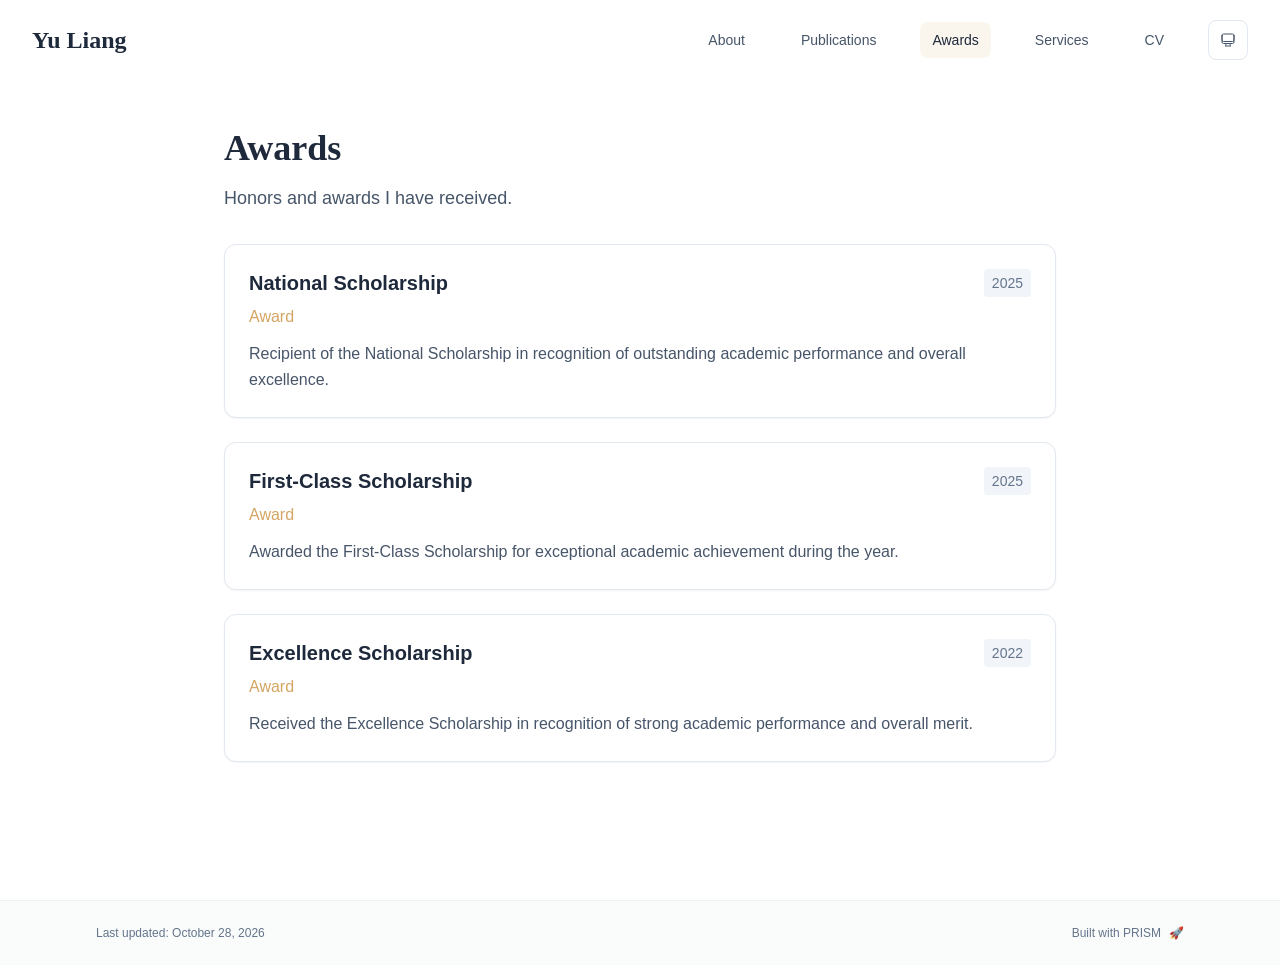
==== commit 894aba26: "Improve academic site discovery and add research project pages" ====
--- a/awards/index.html
+++ b/awards/index.html
@@ -21,4 +21,4 @@
                 root.classList.add('light');
                 root.setAttribute('data-theme', 'light');
               }
-            </script><title>Awards | Yu Liang</title><meta name="description" content="Honors and awards I have received."/><meta name="author" content="Yu Liang"/><meta name="keywords" content="Yu Liang,PhD,Research,University of Electronic Science and Technology of China"/><meta name="creator" content="Yu Liang"/><meta name="publisher" content="Yu Liang"/><meta property="og:title" content="Yu Liang"/><meta property="og:description" content="PhD student at the University of Electronic Science and Technology of China."/><meta property="og:site_name" content="Yu Liang&#x27;s Academic Website"/><meta property="og:locale" content="en_US"/><meta property="og:type" content="website"/><meta name="twitter:card" content="summary"/><meta name="twitter:title" content="Yu Liang"/><meta name="twitter:description" content="PhD student at the University of Electronic Science and Technology of China."/><link rel="icon" href="/favicon.svg"/><script>document.querySelectorAll('body link[rel="icon"], body link[rel="apple-touch-icon"]').forEach(el => document.head.appendChild(el))</script><script src="/_next/static/chunks/polyfills-42372ed130431b0a.js" noModule=""></script></head><body class="font-sans antialiased"><div style="visibility:hidden"><nav class="fixed top-0 left-0 right-0 z-50" data-headlessui-state=""><div class="transition-all duration-300 ease-out bg-transparent" style="transform:translateY(-100px)"><div class="max-w-7xl mx-auto px-4 sm:px-6 lg:px-8"><div class="flex justify-between items-center h-16 lg:h-20"><div class="flex-shrink-0" tabindex="0"><a class="text-xl lg:text-2xl font-serif font-semibold text-primary hover:text-accent transition-colors duration-200" href="/">Yu Liang</a></div><div class="hidden lg:block"><div class="ml-10 flex items-center space-x-8"><div class="flex items-baseline space-x-8"><a class="relative px-3 py-2 text-sm font-medium transition-all duration-200 rounded hover:bg-accent/10 hover:shadow-sm text-neutral-600 hover:text-primary" href="/"><span class="relative z-10">About</span></a><a class="relative px-3 py-2 text-sm font-medium transition-all duration-200 rounded hover:bg-accent/10 hover:shadow-sm text-neutral-600 hover:text-primary" href="/publications/"><span class="relative z-10">Publications</span></a><a class="relative px-3 py-2 text-sm font-medium transition-all duration-200 rounded hover:bg-accent/10 hover:shadow-sm text-primary" href="/awards/"><span class="relative z-10">Awards</span><div class="absolute inset-0 bg-accent/10 rounded-lg"></div></a><a class="relative px-3 py-2 text-sm font-medium transition-all duration-200 rounded hover:bg-accent/10 hover:shadow-sm text-neutral-600 hover:text-primary" href="/services/"><span class="relative z-10">Services</span></a><a class="relative px-3 py-2 text-sm font-medium transition-all duration-200 rounded hover:bg-accent/10 hover:shadow-sm text-neutral-600 hover:text-primary" href="/cv/"><span class="relative z-10">CV</span></a></div><div class="flex items-center justify-center w-10 h-10 rounded-lg border border-neutral-200 dark:border-[rgba(148,163,184,0.24)] bg-background dark:bg-neutral-800"><div class="w-4 h-4 rounded-full bg-neutral-300 animate-pulse"></div></div></div></div><div class="lg:hidden flex items-center space-x-2"><div class="flex items-center justify-center w-10 h-10 rounded-lg border border-neutral-200 dark:border-[rgba(148,163,184,0.24)] bg-background dark:bg-neutral-800"><div class="w-4 h-4 rounded-full bg-neutral-300 animate-pulse"></div></div><button class="inline-flex items-center justify-center p-2 rounded-md text-neutral-600 hover:text-primary hover:bg-neutral-100 dark:hover:bg-neutral-800 focus:outline-none focus:ring-2 focus:ring-inset focus:ring-accent transition-colors duration-200" id="headlessui-disclosure-button-«R5pdb»" type="button" aria-expanded="false" data-headlessui-state=""><span class="sr-only">Open main menu</span><div><svg xmlns="http://www.w3.org/2000/svg" fill="none" viewBox="0 0 24 24" stroke-width="1.5" stroke="currentColor" aria-hidden="true" data-slot="icon" class="block h-6 w-6"><path stroke-linecap="round" stroke-linejoin="round" d="M3.75 6.75h16.5M3.75 12h16.5m-16.5 5.25h16.5"></path></svg></div></button></div></div></div></div></nav><main class="min-h-screen pt-16 lg:pt-20"><div class="max-w-4xl mx-auto px-4 sm:px-6 lg:px-8 py-12"><div style="opacity:0;transform:translateY(20px)"><div class="mb-8"><h1 class="text-4xl font-serif font-bold text-primary mb-4">Awards</h1><p class="text-lg text-neutral-600 dark:text-neutral-500 max-w-2xl">Honors and awards I have received.</p></div><div class="grid gap-6"><div class="bg-white dark:bg-neutral-900 p-6 rounded-xl shadow-sm border border-neutral-200 dark:border-neutral-800 hover:shadow-lg transition-all duration-200 hover:scale-[1.01]" style="opacity:0;transform:translateY(20px)"><div class="flex justify-between items-start mb-2"><h3 class="text-xl font-semibold text-primary">National Scholarship</h3><span class="text-sm text-neutral-500 font-medium bg-neutral-100 dark:bg-neutral-800 px-2 py-1 rounded">2025</span></div><p class="text-base text-accent font-medium mb-3">Award</p><p class="text-base text-neutral-600 dark:text-neutral-500 leading-relaxed">Recipient of the National Scholarship in recognition of outstanding academic performance and overall excellence.</p></div><div class="bg-white dark:bg-neutral-900 p-6 rounded-xl shadow-sm border border-neutral-200 dark:border-neutral-800 hover:shadow-lg transition-all duration-200 hover:scale-[1.01]" style="opacity:0;transform:translateY(20px)"><div class="flex justify-between items-start mb-2"><h3 class="text-xl font-semibold text-primary">First-Class Scholarship</h3><span class="text-sm text-neutral-500 font-medium bg-neutral-100 dark:bg-neutral-800 px-2 py-1 rounded">2025</span></div><p class="text-base text-accent font-medium mb-3">Award</p><p class="text-base text-neutral-600 dark:text-neutral-500 leading-relaxed">Awarded the First-Class Scholarship for exceptional academic achievement during the year.</p></div><div class="bg-white dark:bg-neutral-900 p-6 rounded-xl shadow-sm border border-neutral-200 dark:border-neutral-800 hover:shadow-lg transition-all duration-200 hover:scale-[1.01]" style="opacity:0;transform:translateY(20px)"><div class="flex justify-between items-start mb-2"><h3 class="text-xl font-semibold text-primary">Excellence Scholarship</h3><span class="text-sm text-neutral-500 font-medium bg-neutral-100 dark:bg-neutral-800 px-2 py-1 rounded">2022</span></div><p class="text-base text-accent font-medium mb-3">Award</p><p class="text-base text-neutral-600 dark:text-neutral-500 leading-relaxed">Received the Excellence Scholarship in recognition of strong academic performance and overall merit.</p></div></div></div></div><!--$--><!--/$--><!--$--><!--/$--></main><footer class="border-t border-neutral-200/50 bg-neutral-50/50 dark:bg-neutral-900/50 dark:border-neutral-700/50"><div class="max-w-6xl mx-auto px-4 sm:px-6 lg:px-8 py-6"><div class="flex flex-col sm:flex-row justify-between items-center gap-2"><p class="text-xs text-neutral-500">Last updated: <!-- -->November 18, 2025</p><p class="text-xs text-neutral-500 flex items-center"><a href="https://github.com/xyjoey/PRISM" target="_blank" rel="noopener noreferrer">Built with PRISM</a><span class="ml-2">🚀</span></p></div></div></footer></div><script src="/_next/static/chunks/webpack-af78f5c2c11af041.js" async=""></script><script>(self.__next_f=self.__next_f||[]).push([0])</script><script>self.__next_f.push([1,"1:\"$Sreact.fragment\"\n2:I[3719,[\"17\",\"static/chunks/17-9c04c9413a9f9f1f.js\",\"874\",\"static/chunks/874-6cc630662f3664af.js\",\"862\",\"static/chunks/862-15038af301665bb3.js\",\"177\",\"static/chunks/app/layout-24a2ef7cd5fed40f.js\"],\"ThemeProvider\"]\n3:I[768,[\"17\",\"static/chunks/17-9c04c9413a9f9f1f.js\",\"874\",\"static/chunks/874-6cc630662f3664af.js\",\"862\",\"static/chunks/862-15038af301665bb3.js\",\"177\",\"static/chunks/app/layout-24a2ef7cd5fed40f.js\"],\"default\"]\n4:I[7555,[],\"\"]\n5:I[1295,[],\"\"]\n6:I[2548,[\"17\",\"static/chunks/17-9c04c9413a9f9f1f.js\",\"874\",\"static/chunks/874-6cc630662f3664af.js\",\"862\",\"static/chunks/862-15038af301665bb3.js\",\"177\",\"static/chunks/app/layout-24a2ef7cd5fed40f.js\"],\"default\"]\n8:I[9665,[],\"MetadataBoundary\"]\na:I[9665,[],\"OutletBoundary\"]\nd:I[4911,[],\"AsyncMetadataOutlet\"]\nf:I[9665,[],\"ViewportBoundary\"]\n11:I[6614,[],\"\"]\n:HL[\"/_next/static/css/92b53c90e215dddf.css\",\"style\"]\n"])</script><script>self.__next_f.push([1,"0:{\"P\":null,\"b\":\"CWjEt0rLwIhY58VJ8p-AG\",\"p\":\"\",\"c\":[\"\",\"awards\",\"\"],\"i\":false,\"f\":[[[\"\",{\"children\":[[\"slug\",\"awards\",\"d\"],{\"children\":[\"__PAGE__\",{}]}]},\"$undefined\",\"$undefined\",true],[\"\",[\"$\",\"$1\",\"c\",{\"children\":[[[\"$\",\"link\",\"0\",{\"rel\":\"stylesheet\",\"href\":\"/_next/static/css/92b53c90e215dddf.css\",\"precedence\":\"next\",\"crossOrigin\":\"$undefined\",\"nonce\":\"$undefined\"}]],[\"$\",\"html\",null,{\"lang\":\"en\",\"className\":\"scroll-smooth\",\"suppressHydrationWarning\":true,\"children\":[[\"$\",\"head\",null,{\"children\":[[\"$\",\"link\",null,{\"rel\":\"icon\",\"href\":\"/favicon.svg\",\"type\":\"image/svg+xml\"}],[\"$\",\"link\",null,{\"rel\":\"dns-prefetch\",\"href\":\"https://google-fonts.jialeliu.com\"}],[\"$\",\"link\",null,{\"rel\":\"preconnect\",\"href\":\"https://google-fonts.jialeliu.com\",\"crossOrigin\":\"\"}],[\"$\",\"link\",null,{\"rel\":\"preload\",\"as\":\"style\",\"href\":\"https://google-fonts.jialeliu.com/css2?family=Inter:wght@300;400;500;600;700\u0026family=Crimson+Text:ital,wght@0,400;0,600;1,400\u0026display=swap\"}],[\"$\",\"link\",null,{\"rel\":\"stylesheet\",\"id\":\"gfonts-css\",\"href\":\"https://google-fonts.jialeliu.com/css2?family=Inter:wght@300;400;500;600;700\u0026family=Crimson+Text:ital,wght@0,400;0,600;1,400\u0026display=swap\",\"media\":\"print\"}],[\"$\",\"script\",null,{\"dangerouslySetInnerHTML\":{\"__html\":\"\\n              (function(){\\n                var l = document.getElementById('gfonts-css');\\n                if (!l) return;\\n                if (l.media !== 'all') {\\n                  l.addEventListener('load', function(){ try { l.media = 'all'; } catch(e){} });\\n                }\\n              })();\\n            \"}}],[\"$\",\"noscript\",null,{\"children\":[\"$\",\"link\",null,{\"rel\":\"stylesheet\",\"href\":\"https://google-fonts.jialeliu.com/css2?family=Inter:wght@300;400;500;600;700\u0026family=Crimson+Text:ital,wght@0,400;0,600;1,400\u0026display=swap\"}]}],[\"$\",\"script\",null,{\"dangerouslySetInnerHTML\":{\"__html\":\"\\n              try {\\n                const theme = localStorage.getItem('theme-storage');\\n                const parsed = theme ? JSON.parse(theme) : null;\\n                const setting = parsed?.state?.theme || 'system';\\n                const prefersDark = typeof window !== 'undefined' \u0026\u0026 window.matchMedia \u0026\u0026 window.matchMedia('(prefers-color-scheme: dark)').matches;\\n                const effective = setting === 'dark' ? 'dark' : (setting === 'light' ? 'light' : (prefersDark ? 'dark' : 'light'));\\n                var root = document.documentElement;\\n                root.classList.add(effective);\\n                root.setAttribute('data-theme', effective);\\n              } catch (e) {\\n                var root = document.documentElement;\\n                root.classList.add('light');\\n                root.setAttribute('data-theme', 'light');\\n              }\\n            \"}}]]}],[\"$\",\"body\",null,{\"className\":\"font-sans antialiased\",\"children\":[\"$\",\"$L2\",null,{\"children\":[[\"$\",\"$L3\",null,{\"items\":[{\"title\":\"About\",\"type\":\"page\",\"target\":\"about\",\"href\":\"/\"},{\"title\":\"Publications\",\"type\":\"page\",\"target\":\"publications\",\"href\":\"/publications\"},{\"title\":\"Awards\",\"type\":\"page\",\"target\":\"awards\",\"href\":\"/awards\"},{\"title\":\"Services\",\"type\":\"page\",\"target\":\"services\",\"href\":\"/services\"},{\"title\":\"CV\",\"type\":\"page\",\"target\":\"cv\",\"href\":\"/cv\"}],\"siteTitle\":\"Yu Liang\",\"enableOnePageMode\":false}],[\"$\",\"main\",null,{\"className\":\"min-h-screen pt-16 lg:pt-20\",\"children\":[\"$\",\"$L4\",null,{\"parallelRouterKey\":\"children\",\"error\":\"$undefined\",\"errorStyles\":\"$undefined\",\"errorScripts\":\"$undefined\",\"template\":[\"$\",\"$L5\",null,{}],\"templateStyles\":\"$undefined\",\"templateScripts\":\"$undefined\",\"notFound\":[[[\"$\",\"title\",null,{\"children\":\"404: This page could not be found.\"}],[\"$\",\"div\",null,{\"style\":{\"fontFamily\":\"system-ui,\\\"Segoe UI\\\",Roboto,Helvetica,Arial,sans-serif,\\\"Apple Color Emoji\\\",\\\"Segoe UI Emoji\\\"\",\"height\":\"100vh\",\"textAlign\":\"center\",\"display\":\"flex\",\"flexDirection\":\"column\",\"alignItems\":\"center\",\"justifyContent\":\"center\"},\"children\":[\"$\",\"div\",null,{\"children\":[[\"$\",\"style\",null,{\"dangerouslySetInnerHTML\":{\"__html\":\"body{color:#000;background:#fff;margin:0}.next-error-h1{border-right:1px solid rgba(0,0,0,.3)}@media (prefers-color-scheme:dark){body{color:#fff;background:#000}.next-error-h1{border-right:1px solid rgba(255,255,255,.3)}}\"}}],[\"$\",\"h1\",null,{\"className\":\"next-error-h1\",\"style\":{\"display\":\"inline-block\",\"margin\":\"0 20px 0 0\",\"padding\":\"0 23px 0 0\",\"fontSize\":24,\"fontWeight\":500,\"verticalAlign\":\"top\",\"lineHeight\":\"49px\"},\"children\":404}],[\"$\",\"div\",null,{\"style\":{\"display\":\"inline-block\"},\"children\":[\"$\",\"h2\",null,{\"style\":{\"fontSize\":14,\"fontWeight\":400,\"lineHeight\":\"49px\",\"margin\":0},\"children\":\"This page could not be found.\"}]}]]}]}]],[]],\"forbidden\":\"$undefined\",\"unauthorized\":\"$undefined\"}]}],[\"$\",\"$L6\",null,{\"lastUpdated\":\"November 18, 2025\"}]]}]}]]}]]}],{\"children\":[[\"slug\",\"awards\",\"d\"],[\"$\",\"$1\",\"c\",{\"children\":[null,[\"$\",\"$L4\",null,{\"parallelRouterKey\":\"children\",\"error\":\"$undefined\",\"errorStyles\":\"$undefined\",\"errorScripts\":\"$undefined\",\"template\":[\"$\",\"$L5\",null,{}],\"templateStyles\":\"$undefined\",\"templateScripts\":\"$undefined\",\"notFound\":\"$undefined\",\"forbidden\":\"$undefined\",\"unauthorized\":\"$undefined\"}]]}],{\"children\":[\"__PAGE__\",[\"$\",\"$1\",\"c\",{\"children\":[\"$L7\",[\"$\",\"$L8\",null,{\"children\":\"$L9\"}],null,[\"$\",\"$La\",null,{\"children\":[\"$Lb\",\"$Lc\",[\"$\",\"$Ld\",null,{\"promise\":\"$@e\"}]]}]]}],{},null,false]},null,false]},null,false],[\"$\",\"$1\",\"h\",{\"children\":[null,[\"$\",\"$1\",\"E1FEoSMlMNWp7Ym9MXj_J\",{\"children\":[[\"$\",\"$Lf\",null,{\"children\":\"$L10\"}],null]}],null]}],false]],\"m\":\"$undefined\",\"G\":[\"$11\",\"$undefined\"],\"s\":false,\"S\":true}\n"])</script><script>self.__next_f.push([1,"12:\"$Sreact.suspense\"\n13:I[4911,[],\"AsyncMetadata\"]\n15:I[3684,[\"17\",\"static/chunks/17-9c04c9413a9f9f1f.js\",\"178\",\"static/chunks/178-595a94b9af1e67b5.js\",\"748\",\"static/chunks/748-b0753eeaf12cb586.js\",\"182\",\"static/chunks/app/%5Bslug%5D/page-1eee591f08e76d08.js\"],\"default\"]\n9:[\"$\",\"$12\",null,{\"fallback\":null,\"children\":[\"$\",\"$L13\",null,{\"promise\":\"$@14\"}]}]\n7:[\"$\",\"div\",null,{\"className\":\"max-w-4xl mx-auto px-4 sm:px-6 lg:px-8 py-12\",\"children\":[false,false,[\"$\",\"$L15\",null,{\"config\":{\"type\":\"card\",\"title\":\"Awards\",\"description\":\"Honors and awards I have received.\",\"items\":[{\"title\":\"National Scholarship\",\"subtitle\":\"Award\",\"date\":\"2025\",\"content\":\"Recipient of the National Scholarship in recognition of outstanding academic performance and overall excellence.\"},{\"title\":\"First-Class Scholarship\",\"subtitle\":\"Award\",\"date\":\"2025\",\"content\":\"Awarded the First-Class Scholarship for exceptional academic achievement during the year.\"},{\"title\":\"Excellence Scholarship\",\"subtitle\":\"Award\",\"date\":\"2022\",\"content\":\"Received the Excellence Scholarship in recognition of strong academic performance and overall merit.\"}]}}]]}]\n"])</script><script>self.__next_f.push([1,"c:null\n"])</script><script>self.__next_f.push([1,"10:[[\"$\",\"meta\",\"0\",{\"charSet\":\"utf-8\"}],[\"$\",\"meta\",\"1\",{\"name\":\"viewport\",\"content\":\"width=device-width, initial-scale=1\"}]]\nb:null\n"])</script><script>self.__next_f.push([1,"14:{\"metadata\":[[\"$\",\"title\",\"0\",{\"children\":\"Awards | Yu Liang\"}],[\"$\",\"meta\",\"1\",{\"name\":\"description\",\"content\":\"Honors and awards I have received.\"}],[\"$\",\"meta\",\"2\",{\"name\":\"author\",\"content\":\"Yu Liang\"}],[\"$\",\"meta\",\"3\",{\"name\":\"keywords\",\"content\":\"Yu Liang,PhD,Research,University of Electronic Science and Technology of China\"}],[\"$\",\"meta\",\"4\",{\"name\":\"creator\",\"content\":\"Yu Liang\"}],[\"$\",\"meta\",\"5\",{\"name\":\"publisher\",\"content\":\"Yu Liang\"}],[\"$\",\"meta\",\"6\",{\"property\":\"og:title\",\"content\":\"Yu Liang\"}],[\"$\",\"meta\",\"7\",{\"property\":\"og:description\",\"content\":\"PhD student at the University of Electronic Science and Technology of China.\"}],[\"$\",\"meta\",\"8\",{\"property\":\"og:site_name\",\"content\":\"Yu Liang's Academic Website\"}],[\"$\",\"meta\",\"9\",{\"property\":\"og:locale\",\"content\":\"en_US\"}],[\"$\",\"meta\",\"10\",{\"property\":\"og:type\",\"content\":\"website\"}],[\"$\",\"meta\",\"11\",{\"name\":\"twitter:card\",\"content\":\"summary\"}],[\"$\",\"meta\",\"12\",{\"name\":\"twitter:title\",\"content\":\"Yu Liang\"}],[\"$\",\"meta\",\"13\",{\"name\":\"twitter:description\",\"content\":\"PhD student at the University of Electronic Science and Technology of China.\"}],[\"$\",\"link\",\"14\",{\"rel\":\"icon\",\"href\":\"/favicon.svg\"}]],\"error\":null,\"digest\":\"$undefined\"}\ne:{\"metadata\":\"$14:metadata\",\"error\":null,\"digest\":\"$undefined\"}\n"])</script></body></html>+            </script><link rel="icon" href="/favicon.svg"/><script>document.querySelectorAll('body link[rel="icon"], body link[rel="apple-touch-icon"]').forEach(el => document.head.appendChild(el))</script><script src="/_next/static/chunks/polyfills-42372ed130431b0a.js" noModule=""></script><!-- discovery:start --><title>Awards | Yu Liang | Efficient AI | UESTC</title><meta name="description" content="Academic honors and awards of Yu Liang."><meta name="author" content="Yu Liang"><link rel="canonical" href="https://hamings1.github.io/awards/"><meta property="og:title" content="Awards | Yu Liang | Efficient AI | UESTC"><meta property="og:description" content="Academic honors and awards of Yu Liang."><meta property="og:url" content="https://hamings1.github.io/awards/"><meta property="og:type" content="website"><meta property="og:site_name" content="Yu Liang | Efficient AI"><meta name="twitter:card" content="summary"><meta name="twitter:title" content="Awards | Yu Liang | Efficient AI | UESTC"><meta name="twitter:description" content="Academic honors and awards of Yu Liang."><link rel="icon" href="/favicon.svg"><link rel="stylesheet" href="/assets/discovery.css?v=20261028"><script src="/assets/discovery.js?v=20261028" defer=""></script><!-- discovery:end --></head><body class="font-sans antialiased"><div style="visibility:hidden"><nav class="fixed top-0 left-0 right-0 z-50" data-headlessui-state=""><div class="transition-all duration-300 ease-out bg-transparent" style="transform:translateY(-100px)"><div class="max-w-7xl mx-auto px-4 sm:px-6 lg:px-8"><div class="flex justify-between items-center h-16 lg:h-20"><div class="flex-shrink-0" tabindex="0"><a class="text-xl lg:text-2xl font-serif font-semibold text-primary hover:text-accent transition-colors duration-200" href="/">Yu Liang</a></div><div class="hidden lg:block"><div class="ml-10 flex items-center space-x-8"><div class="flex items-baseline space-x-8"><a class="relative px-3 py-2 text-sm font-medium transition-all duration-200 rounded hover:bg-accent/10 hover:shadow-sm text-neutral-600 hover:text-primary" href="/"><span class="relative z-10">About</span></a><a class="relative px-3 py-2 text-sm font-medium transition-all duration-200 rounded hover:bg-accent/10 hover:shadow-sm text-neutral-600 hover:text-primary" href="/publications/"><span class="relative z-10">Publications</span></a><a class="relative px-3 py-2 text-sm font-medium transition-all duration-200 rounded hover:bg-accent/10 hover:shadow-sm text-primary" href="/awards/"><span class="relative z-10">Awards</span><div class="absolute inset-0 bg-accent/10 rounded-lg"></div></a><a class="relative px-3 py-2 text-sm font-medium transition-all duration-200 rounded hover:bg-accent/10 hover:shadow-sm text-neutral-600 hover:text-primary" href="/services/"><span class="relative z-10">Services</span></a><a class="relative px-3 py-2 text-sm font-medium transition-all duration-200 rounded hover:bg-accent/10 hover:shadow-sm text-neutral-600 hover:text-primary" href="/cv/"><span class="relative z-10">CV</span></a></div><div class="flex items-center justify-center w-10 h-10 rounded-lg border border-neutral-200 dark:border-[rgba(148,163,184,0.24)] bg-background dark:bg-neutral-800"><div class="w-4 h-4 rounded-full bg-neutral-300 animate-pulse"></div></div></div></div><div class="lg:hidden flex items-center space-x-2"><div class="flex items-center justify-center w-10 h-10 rounded-lg border border-neutral-200 dark:border-[rgba(148,163,184,0.24)] bg-background dark:bg-neutral-800"><div class="w-4 h-4 rounded-full bg-neutral-300 animate-pulse"></div></div><button class="inline-flex items-center justify-center p-2 rounded-md text-neutral-600 hover:text-primary hover:bg-neutral-100 dark:hover:bg-neutral-800 focus:outline-none focus:ring-2 focus:ring-inset focus:ring-accent transition-colors duration-200" id="headlessui-disclosure-button-«R5pdb»" type="button" aria-expanded="false" data-headlessui-state=""><span class="sr-only">Open main menu</span><div><svg xmlns="http://www.w3.org/2000/svg" fill="none" viewBox="0 0 24 24" stroke-width="1.5" stroke="currentColor" aria-hidden="true" data-slot="icon" class="block h-6 w-6"><path stroke-linecap="round" stroke-linejoin="round" d="M3.75 6.75h16.5M3.75 12h16.5m-16.5 5.25h16.5"></path></svg></div></button></div></div></div></div></nav><main class="min-h-screen pt-16 lg:pt-20"><div class="max-w-4xl mx-auto px-4 sm:px-6 lg:px-8 py-12"><div style="opacity:0;transform:translateY(20px)"><div class="mb-8"><h1 class="text-4xl font-serif font-bold text-primary mb-4">Awards</h1><p class="text-lg text-neutral-600 dark:text-neutral-500 max-w-2xl">Honors and awards I have received.</p></div><div class="grid gap-6"><div class="bg-white dark:bg-neutral-900 p-6 rounded-xl shadow-sm border border-neutral-200 dark:border-neutral-800 hover:shadow-lg transition-all duration-200 hover:scale-[1.01]" style="opacity:0;transform:translateY(20px)"><div class="flex justify-between items-start mb-2"><h3 class="text-xl font-semibold text-primary">National Scholarship</h3><span class="text-sm text-neutral-500 font-medium bg-neutral-100 dark:bg-neutral-800 px-2 py-1 rounded">2025</span></div><p class="text-base text-accent font-medium mb-3">Award</p><p class="text-base text-neutral-600 dark:text-neutral-500 leading-relaxed">Recipient of the National Scholarship in recognition of outstanding academic performance and overall excellence.</p></div><div class="bg-white dark:bg-neutral-900 p-6 rounded-xl shadow-sm border border-neutral-200 dark:border-neutral-800 hover:shadow-lg transition-all duration-200 hover:scale-[1.01]" style="opacity:0;transform:translateY(20px)"><div class="flex justify-between items-start mb-2"><h3 class="text-xl font-semibold text-primary">First-Class Scholarship</h3><span class="text-sm text-neutral-500 font-medium bg-neutral-100 dark:bg-neutral-800 px-2 py-1 rounded">2025</span></div><p class="text-base text-accent font-medium mb-3">Award</p><p class="text-base text-neutral-600 dark:text-neutral-500 leading-relaxed">Awarded the First-Class Scholarship for exceptional academic achievement during the year.</p></div><div class="bg-white dark:bg-neutral-900 p-6 rounded-xl shadow-sm border border-neutral-200 dark:border-neutral-800 hover:shadow-lg transition-all duration-200 hover:scale-[1.01]" style="opacity:0;transform:translateY(20px)"><div class="flex justify-between items-start mb-2"><h3 class="text-xl font-semibold text-primary">Excellence Scholarship</h3><span class="text-sm text-neutral-500 font-medium bg-neutral-100 dark:bg-neutral-800 px-2 py-1 rounded">2022</span></div><p class="text-base text-accent font-medium mb-3">Award</p><p class="text-base text-neutral-600 dark:text-neutral-500 leading-relaxed">Received the Excellence Scholarship in recognition of strong academic performance and overall merit.</p></div></div></div></div><!--$--><!--/$--><!--$--><!--/$--></main><footer class="border-t border-neutral-200/50 bg-neutral-50/50 dark:bg-neutral-900/50 dark:border-neutral-700/50"><div class="max-w-6xl mx-auto px-4 sm:px-6 lg:px-8 py-6"><div class="flex flex-col sm:flex-row justify-between items-center gap-2"><p class="text-xs text-neutral-500">Last updated: <!-- -->October 28, 2026</p><p class="text-xs text-neutral-500 flex items-center"><a href="https://github.com/xyjoey/PRISM" target="_blank" rel="noopener noreferrer">Built with PRISM</a><span class="ml-2">🚀</span></p></div></div></footer></div><script src="/_next/static/chunks/webpack-af78f5c2c11af041.js" async=""></script><script>(self.__next_f=self.__next_f||[]).push([0])</script><script>self.__next_f.push([1,"1:\"$Sreact.fragment\"\n2:I[3719,[\"17\",\"static/chunks/17-9c04c9413a9f9f1f.js\",\"874\",\"static/chunks/874-6cc630662f3664af.js\",\"862\",\"static/chunks/862-15038af301665bb3.js\",\"177\",\"static/chunks/app/layout-24a2ef7cd5fed40f.js\"],\"ThemeProvider\"]\n3:I[768,[\"17\",\"static/chunks/17-9c04c9413a9f9f1f.js\",\"874\",\"static/chunks/874-6cc630662f3664af.js\",\"862\",\"static/chunks/862-15038af301665bb3.js\",\"177\",\"static/chunks/app/layout-24a2ef7cd5fed40f.js\"],\"default\"]\n4:I[7555,[],\"\"]\n5:I[1295,[],\"\"]\n6:I[2548,[\"17\",\"static/chunks/17-9c04c9413a9f9f1f.js\",\"874\",\"static/chunks/874-6cc630662f3664af.js\",\"862\",\"static/chunks/862-15038af301665bb3.js\",\"177\",\"static/chunks/app/layout-24a2ef7cd5fed40f.js\"],\"default\"]\n8:I[9665,[],\"MetadataBoundary\"]\na:I[9665,[],\"OutletBoundary\"]\nd:I[4911,[],\"AsyncMetadataOutlet\"]\nf:I[9665,[],\"ViewportBoundary\"]\n11:I[6614,[],\"\"]\n:HL[\"/_next/static/css/92b53c90e215dddf.css\",\"style\"]\n"])</script><script>self.__next_f.push([1,"0:{\"P\":null,\"b\":\"CWjEt0rLwIhY58VJ8p-AG\",\"p\":\"\",\"c\":[\"\",\"awards\",\"\"],\"i\":false,\"f\":[[[\"\",{\"children\":[[\"slug\",\"awards\",\"d\"],{\"children\":[\"__PAGE__\",{}]}]},\"$undefined\",\"$undefined\",true],[\"\",[\"$\",\"$1\",\"c\",{\"children\":[[[\"$\",\"link\",\"0\",{\"rel\":\"stylesheet\",\"href\":\"/_next/static/css/92b53c90e215dddf.css\",\"precedence\":\"next\",\"crossOrigin\":\"$undefined\",\"nonce\":\"$undefined\"}]],[\"$\",\"html\",null,{\"lang\":\"en\",\"className\":\"scroll-smooth\",\"suppressHydrationWarning\":true,\"children\":[[\"$\",\"head\",null,{\"children\":[[\"$\",\"link\",null,{\"rel\":\"icon\",\"href\":\"/favicon.svg\",\"type\":\"image/svg+xml\"}],[\"$\",\"link\",null,{\"rel\":\"dns-prefetch\",\"href\":\"https://google-fonts.jialeliu.com\"}],[\"$\",\"link\",null,{\"rel\":\"preconnect\",\"href\":\"https://google-fonts.jialeliu.com\",\"crossOrigin\":\"\"}],[\"$\",\"link\",null,{\"rel\":\"preload\",\"as\":\"style\",\"href\":\"https://google-fonts.jialeliu.com/css2?family=Inter:wght@300;400;500;600;700&family=Crimson+Text:ital,wght@0,400;0,600;1,400&display=swap\"}],[\"$\",\"link\",null,{\"rel\":\"stylesheet\",\"id\":\"gfonts-css\",\"href\":\"https://google-fonts.jialeliu.com/css2?family=Inter:wght@300;400;500;600;700&family=Crimson+Text:ital,wght@0,400;0,600;1,400&display=swap\",\"media\":\"print\"}],[\"$\",\"script\",null,{\"dangerouslySetInnerHTML\":{\"__html\":\"\\n              (function(){\\n                var l = document.getElementById('gfonts-css');\\n                if (!l) return;\\n                if (l.media !== 'all') {\\n                  l.addEventListener('load', function(){ try { l.media = 'all'; } catch(e){} });\\n                }\\n              })();\\n            \"}}],[\"$\",\"noscript\",null,{\"children\":[\"$\",\"link\",null,{\"rel\":\"stylesheet\",\"href\":\"https://google-fonts.jialeliu.com/css2?family=Inter:wght@300;400;500;600;700&family=Crimson+Text:ital,wght@0,400;0,600;1,400&display=swap\"}]}],[\"$\",\"script\",null,{\"dangerouslySetInnerHTML\":{\"__html\":\"\\n              try {\\n                const theme = localStorage.getItem('theme-storage');\\n                const parsed = theme ? JSON.parse(theme) : null;\\n                const setting = parsed?.state?.theme || 'system';\\n                const prefersDark = typeof window !== 'undefined' && window.matchMedia && window.matchMedia('(prefers-color-scheme: dark)').matches;\\n                const effective = setting === 'dark' ? 'dark' : (setting === 'light' ? 'light' : (prefersDark ? 'dark' : 'light'));\\n                var root = document.documentElement;\\n                root.classList.add(effective);\\n                root.setAttribute('data-theme', effective);\\n              } catch (e) {\\n                var root = document.documentElement;\\n                root.classList.add('light');\\n                root.setAttribute('data-theme', 'light');\\n              }\\n            \"}}],[\"$\",\"link\",null,{\"rel\":\"stylesheet\",\"href\":\"/assets/discovery.css?v=20261028\"}],[\"$\",\"script\",null,{\"src\":\"/assets/discovery.js?v=20261028\",\"defer\":true}]]}],[\"$\",\"body\",null,{\"className\":\"font-sans antialiased\",\"children\":[\"$\",\"$L2\",null,{\"children\":[[\"$\",\"$L3\",null,{\"items\":[{\"title\":\"About\",\"type\":\"page\",\"target\":\"about\",\"href\":\"/\"},{\"title\":\"Publications\",\"type\":\"page\",\"target\":\"publications\",\"href\":\"/publications\"},{\"title\":\"Awards\",\"type\":\"page\",\"target\":\"awards\",\"href\":\"/awards\"},{\"title\":\"Services\",\"type\":\"page\",\"target\":\"services\",\"href\":\"/services\"},{\"title\":\"CV\",\"type\":\"page\",\"target\":\"cv\",\"href\":\"/cv\"}],\"siteTitle\":\"Yu Liang\",\"enableOnePageMode\":false}],[\"$\",\"main\",null,{\"className\":\"min-h-screen pt-16 lg:pt-20\",\"children\":[\"$\",\"$L4\",null,{\"parallelRouterKey\":\"children\",\"error\":\"$undefined\",\"errorStyles\":\"$undefined\",\"errorScripts\":\"$undefined\",\"template\":[\"$\",\"$L5\",null,{}],\"templateStyles\":\"$undefined\",\"templateScripts\":\"$undefined\",\"notFound\":[[[\"$\",\"title\",null,{\"children\":\"404: This page could not be found.\"}],[\"$\",\"div\",null,{\"style\":{\"fontFamily\":\"system-ui,\\\"Segoe UI\\\",Roboto,Helvetica,Arial,sans-serif,\\\"Apple Color Emoji\\\",\\\"Segoe UI Emoji\\\"\",\"height\":\"100vh\",\"textAlign\":\"center\",\"display\":\"flex\",\"flexDirection\":\"column\",\"alignItems\":\"center\",\"justifyContent\":\"center\"},\"children\":[\"$\",\"div\",null,{\"children\":[[\"$\",\"style\",null,{\"dangerouslySetInnerHTML\":{\"__html\":\"body{color:#000;background:#fff;margin:0}.next-error-h1{border-right:1px solid rgba(0,0,0,.3)}@media (prefers-color-scheme:dark){body{color:#fff;background:#000}.next-error-h1{border-right:1px solid rgba(255,255,255,.3)}}\"}}],[\"$\",\"h1\",null,{\"className\":\"next-error-h1\",\"style\":{\"display\":\"inline-block\",\"margin\":\"0 20px 0 0\",\"padding\":\"0 23px 0 0\",\"fontSize\":24,\"fontWeight\":500,\"verticalAlign\":\"top\",\"lineHeight\":\"49px\"},\"children\":404}],[\"$\",\"div\",null,{\"style\":{\"display\":\"inline-block\"},\"children\":[\"$\",\"h2\",null,{\"style\":{\"fontSize\":14,\"fontWeight\":400,\"lineHeight\":\"49px\",\"margin\":0},\"children\":\"This page could not be found.\"}]}]]}]}]],[]],\"forbidden\":\"$undefined\",\"unauthorized\":\"$undefined\"}]}],[\"$\",\"$L6\",null,{\"lastUpdated\":\"October 28, 2026\"}]]}]}]]}]]}],{\"children\":[[\"slug\",\"awards\",\"d\"],[\"$\",\"$1\",\"c\",{\"children\":[null,[\"$\",\"$L4\",null,{\"parallelRouterKey\":\"children\",\"error\":\"$undefined\",\"errorStyles\":\"$undefined\",\"errorScripts\":\"$undefined\",\"template\":[\"$\",\"$L5\",null,{}],\"templateStyles\":\"$undefined\",\"templateScripts\":\"$undefined\",\"notFound\":\"$undefined\",\"forbidden\":\"$undefined\",\"unauthorized\":\"$undefined\"}]]}],{\"children\":[\"__PAGE__\",[\"$\",\"$1\",\"c\",{\"children\":[\"$L7\",[\"$\",\"$L8\",null,{\"children\":\"$L9\"}],null,[\"$\",\"$La\",null,{\"children\":[\"$Lb\",\"$Lc\",[\"$\",\"$Ld\",null,{\"promise\":\"$@e\"}]]}]]}],{},null,false]},null,false]},null,false],[\"$\",\"$1\",\"h\",{\"children\":[null,[\"$\",\"$1\",\"E1FEoSMlMNWp7Ym9MXj_J\",{\"children\":[[\"$\",\"$Lf\",null,{\"children\":\"$L10\"}],null]}],null]}],false]],\"m\":\"$undefined\",\"G\":[\"$11\",\"$undefined\"],\"s\":false,\"S\":true}\n"])</script><script>self.__next_f.push([1,"12:\"$Sreact.suspense\"\n13:I[4911,[],\"AsyncMetadata\"]\n15:I[3684,[\"17\",\"static/chunks/17-9c04c9413a9f9f1f.js\",\"178\",\"static/chunks/178-595a94b9af1e67b5.js\",\"748\",\"static/chunks/748-b0753eeaf12cb586.js\",\"182\",\"static/chunks/app/%5Bslug%5D/page-1eee591f08e76d08.js\"],\"default\"]\n9:[\"$\",\"$12\",null,{\"fallback\":null,\"children\":[\"$\",\"$L13\",null,{\"promise\":\"$@14\"}]}]\n7:[\"$\",\"div\",null,{\"className\":\"max-w-4xl mx-auto px-4 sm:px-6 lg:px-8 py-12\",\"children\":[false,false,[\"$\",\"$L15\",null,{\"config\":{\"type\":\"card\",\"title\":\"Awards\",\"description\":\"Honors and awards I have received.\",\"items\":[{\"title\":\"National Scholarship\",\"subtitle\":\"Award\",\"date\":\"2025\",\"content\":\"Recipient of the National Scholarship in recognition of outstanding academic performance and overall excellence.\"},{\"title\":\"First-Class Scholarship\",\"subtitle\":\"Award\",\"date\":\"2025\",\"content\":\"Awarded the First-Class Scholarship for exceptional academic achievement during the year.\"},{\"title\":\"Excellence Scholarship\",\"subtitle\":\"Award\",\"date\":\"2022\",\"content\":\"Received the Excellence Scholarship in recognition of strong academic performance and overall merit.\"}]}}]]}]\n"])</script><script>self.__next_f.push([1,"c:null\n"])</script><script>self.__next_f.push([1,"10:[[\"$\",\"meta\",\"0\",{\"charSet\":\"utf-8\"}],[\"$\",\"meta\",\"1\",{\"name\":\"viewport\",\"content\":\"width=device-width, initial-scale=1\"}]]\nb:null\n"])</script><script>self.__next_f.push([1,"14:{\"metadata\":[[\"$\",\"title\",null,{\"children\":\"Awards | Yu Liang | Efficient AI | UESTC\"}],[\"$\",\"meta\",null,{\"name\":\"description\",\"content\":\"Academic honors and awards of Yu Liang.\"}],[\"$\",\"meta\",null,{\"name\":\"author\",\"content\":\"Yu Liang\"}],[\"$\",\"link\",null,{\"rel\":\"canonical\",\"href\":\"https://hamings1.github.io/awards/\"}],[\"$\",\"meta\",null,{\"property\":\"og:title\",\"content\":\"Awards | Yu Liang | Efficient AI | UESTC\"}],[\"$\",\"meta\",null,{\"property\":\"og:description\",\"content\":\"Academic honors and awards of Yu Liang.\"}],[\"$\",\"meta\",null,{\"property\":\"og:url\",\"content\":\"https://hamings1.github.io/awards/\"}],[\"$\",\"meta\",null,{\"property\":\"og:type\",\"content\":\"website\"}],[\"$\",\"meta\",null,{\"property\":\"og:site_name\",\"content\":\"Yu Liang | Efficient AI\"}],[\"$\",\"meta\",null,{\"name\":\"twitter:card\",\"content\":\"summary\"}],[\"$\",\"meta\",null,{\"name\":\"twitter:title\",\"content\":\"Awards | Yu Liang | Efficient AI | UESTC\"}],[\"$\",\"meta\",null,{\"name\":\"twitter:description\",\"content\":\"Academic honors and awards of Yu Liang.\"}],[\"$\",\"link\",null,{\"rel\":\"icon\",\"href\":\"/favicon.svg\"}]],\"error\":null,\"digest\":\"$undefined\"}\ne:{\"metadata\":\"$14:metadata\",\"error\":null,\"digest\":\"$undefined\"}\n"])</script></body></html>
--- a/assets/discovery.css
+++ b/assets/discovery.css
@@ -0,0 +1,83 @@
+:root { --discovery-ink:#243344; --discovery-muted:#596879; --discovery-line:#dfe6ec; --discovery-blue:#165589; --discovery-surface:#f3f7fa; }
+.dark { --discovery-ink:#e7edf4; --discovery-muted:#b3c0cf; --discovery-line:#354456; --discovery-blue:#9eccf1; --discovery-surface:#1c2938; }
+.eyebrow { color:var(--discovery-blue); font-size:12px; font-weight:700; letter-spacing:.14em; }
+.publication-directory { color:var(--discovery-ink); }
+.publication-directory header { margin-bottom:32px; }
+.publication-directory h1 { font-size:clamp(30px,4vw,42px); font-weight:700; letter-spacing:-.035em; margin:8px 0 12px; }
+.publication-directory header>p:last-child { color:var(--discovery-muted); line-height:1.8; max-width:680px; }
+.publication-filters { display:flex; flex-wrap:wrap; gap:14px; padding:20px; border:1px solid var(--discovery-line); border-radius:10px; background:var(--discovery-surface); align-items:end; }
+.publication-filters label { display:flex; flex-direction:column; gap:8px; font-size:13px; font-weight:600; }
+.publication-filters .publication-search { flex:1 1 230px; }
+.publication-filters input,.publication-filters select { background:var(--color-background,#fff); color:var(--discovery-ink); border:1px solid var(--discovery-line); border-radius:6px; padding:11px 12px; min-height:44px; font:inherit; font-weight:400; max-width:100%; }
+.dark .publication-filters input,.dark .publication-filters select { background:#111b26; }
+.publication-count { font-size:13px; color:var(--discovery-muted); margin:18px 0; }
+.publication-record { padding:26px 0; border-top:1px solid var(--discovery-line); scroll-margin-top:100px; }
+.publication-record[hidden],.publication-empty[hidden] { display:none; }
+.publication-record h2 { font-size:19px; line-height:1.5; font-weight:650; margin:12px 0 8px; }
+.publication-title { color:inherit; text-decoration:none; }
+.publication-title:hover { color:var(--discovery-blue); }
+.publication-authors { font-size:14px; line-height:1.85; color:var(--discovery-muted); }
+.publication-authors strong { color:var(--discovery-ink); font-weight:700; }
+.publication-topics { font-size:12px; color:var(--discovery-muted); margin:10px 0 14px; }
+.publication-badges { display:flex; align-items:center; flex-wrap:wrap; gap:8px; }
+.publication-badges .venue-label { background:#eaf1f7; color:#174e7c; border-radius:4px; padding:4px 8px; font-size:12px; font-weight:650; }
+.paper-distinction { display:inline-block; background:#fff0d2; color:#805200; border:1px solid #ebd39f; border-radius:4px; padding:2px 7px; font-size:11px; font-weight:700; line-height:1.5; }
+.dark .paper-distinction { color:#ffdd9a; background:#4c3b1e; border-color:#7e6432; }
+.paper-links { display:flex; flex-wrap:wrap; align-items:center; gap:8px; }
+.publication-directory .paper-button,.project-body .paper-button { display:inline-flex; align-items:center; justify-content:center; min-height:36px; border:1px solid var(--discovery-line); border-radius:5px; padding:7px 12px; background:var(--discovery-surface); color:var(--discovery-ink); font-size:13px; font-weight:600; text-decoration:none; cursor:pointer; }
+.publication-directory .project-button,.project-body .project-button { background:#165589; border-color:#165589; color:white; }
+.paper-button:hover { filter:brightness(.95); }
+.publication-directory a:focus-visible,.publication-directory button:focus-visible,.publication-directory input:focus-visible,.publication-directory select:focus-visible,.project-body :focus-visible { outline:2px solid var(--discovery-blue); outline-offset:4px; }
+.citation { margin-top:14px; font-size:13px; }
+.citation summary { color:var(--discovery-blue); cursor:pointer; width:fit-content; padding:5px 0; }
+.citation pre,.project-page pre { white-space:pre-wrap; overflow-wrap:anywhere; font-size:12px; line-height:1.7; background:var(--discovery-surface); border:1px solid var(--discovery-line); border-radius:8px; padding:20px; margin:14px 0; }
+.publication-empty { padding:32px 0; color:var(--discovery-muted); }
+/* Standalone project pages are fully readable without JavaScript. */
+.project-body { margin:0; background:#fff; color:var(--discovery-ink); font:16px/1.75 -apple-system,BlinkMacSystemFont,"Segoe UI",Arial,sans-serif; }
+.project-body * { box-sizing:border-box; }
+.project-body a { color:var(--discovery-blue); text-underline-offset:4px; }
+.project-nav { max-width:1120px; margin:auto; padding:24px 32px; display:flex; justify-content:space-between; border-bottom:1px solid var(--discovery-line); font-size:14px; }
+.project-nav a { text-decoration:none; font-weight:600; }
+.project-page { max-width:1040px; margin:auto; padding:54px 32px 64px; }
+.project-hero { max-width:900px; margin:0 auto 36px; text-align:center; }
+.project-hero .publication-badges,.project-hero .paper-links { justify-content:center; }
+.project-hero h1 { font-size:clamp(42px,7vw,72px); line-height:1.1; letter-spacing:-.055em; margin:24px 0 16px; color:#163c5b; }
+.project-full-title { font-size:clamp(19px,2.5vw,25px); font-weight:600; line-height:1.45; margin:0 0 18px; }
+.project-tagline { color:var(--discovery-muted); font-size:17px; margin:0 0 22px; }
+.project-hero .publication-authors { max-width:760px; margin:0 auto 24px; }
+.project-figure { margin:0 0 52px; padding:22px; border:1px solid var(--discovery-line); border-radius:12px; box-shadow:0 8px 30px #24334408; }
+.project-figure img { display:block; width:100%; height:auto; object-fit:contain; }
+.project-figure figcaption { color:var(--discovery-muted); text-align:center; font-size:12px; margin-top:12px; }
+.project-page section,.related-projects { margin-top:48px; scroll-margin-top:24px; }
+.project-page h2 { font-size:25px; letter-spacing:-.025em; line-height:1.4; margin:0 0 20px; }
+.project-page section>p { color:var(--discovery-muted); }
+.method-grid,.result-grid { display:grid; grid-template-columns:1fr 1fr; gap:20px; }
+.method-grid article,.result-grid article { padding:26px; border:1px solid var(--discovery-line); border-radius:9px; }
+.method-number { font-size:12px; font-weight:700; letter-spacing:.1em; color:var(--discovery-blue); }
+.method-grid h3 { font-size:18px; margin:12px 0; }
+.method-grid p,.result-grid p { font-size:15px; color:var(--discovery-muted); margin:0; }
+.result-grid article { background:var(--discovery-surface); }
+.result-grid strong { display:block; font-size:clamp(20px,3vw,30px); color:var(--discovery-blue); letter-spacing:-.025em; margin-bottom:8px; }
+.result-note { font-size:14px; }
+.source-link { font-size:14px; }
+.citation-heading { display:flex; align-items:center; justify-content:space-between; gap:16px; }
+.citation-heading h2 { margin-bottom:0; }
+.related-projects { border-top:1px solid var(--discovery-line); padding-top:32px; }
+.related-projects .paper-button { margin-right:10px; }
+.project-footer { text-align:center; padding:28px; background:var(--discovery-surface); font-size:12px; color:var(--discovery-muted); }
+.skip-link { position:absolute; top:-80px; left:16px; background:white; padding:12px; z-index:100; }
+.skip-link:focus { top:8px; }
+@media(max-width:600px) {
+  .publication-filters { padding:14px; gap:12px; }
+  .publication-filters label { flex:1 1 140px; min-width:0; }
+  .publication-filters .publication-search { flex-basis:100%; }
+  .publication-directory .paper-button,.project-body .paper-button { min-height:44px; padding:10px 14px; }
+  .publication-record h2 { font-size:17px; }
+  .project-nav { padding:18px 20px; }
+  .project-page { padding:36px 20px 48px; }
+  .project-figure { padding:10px; margin-bottom:34px; }
+  .method-grid,.result-grid { grid-template-columns:1fr; gap:14px; }
+  .method-grid article,.result-grid article { padding:20px; }
+  .project-page section { margin-top:34px; }
+  .citation-heading { align-items:start; flex-direction:column; }
+}
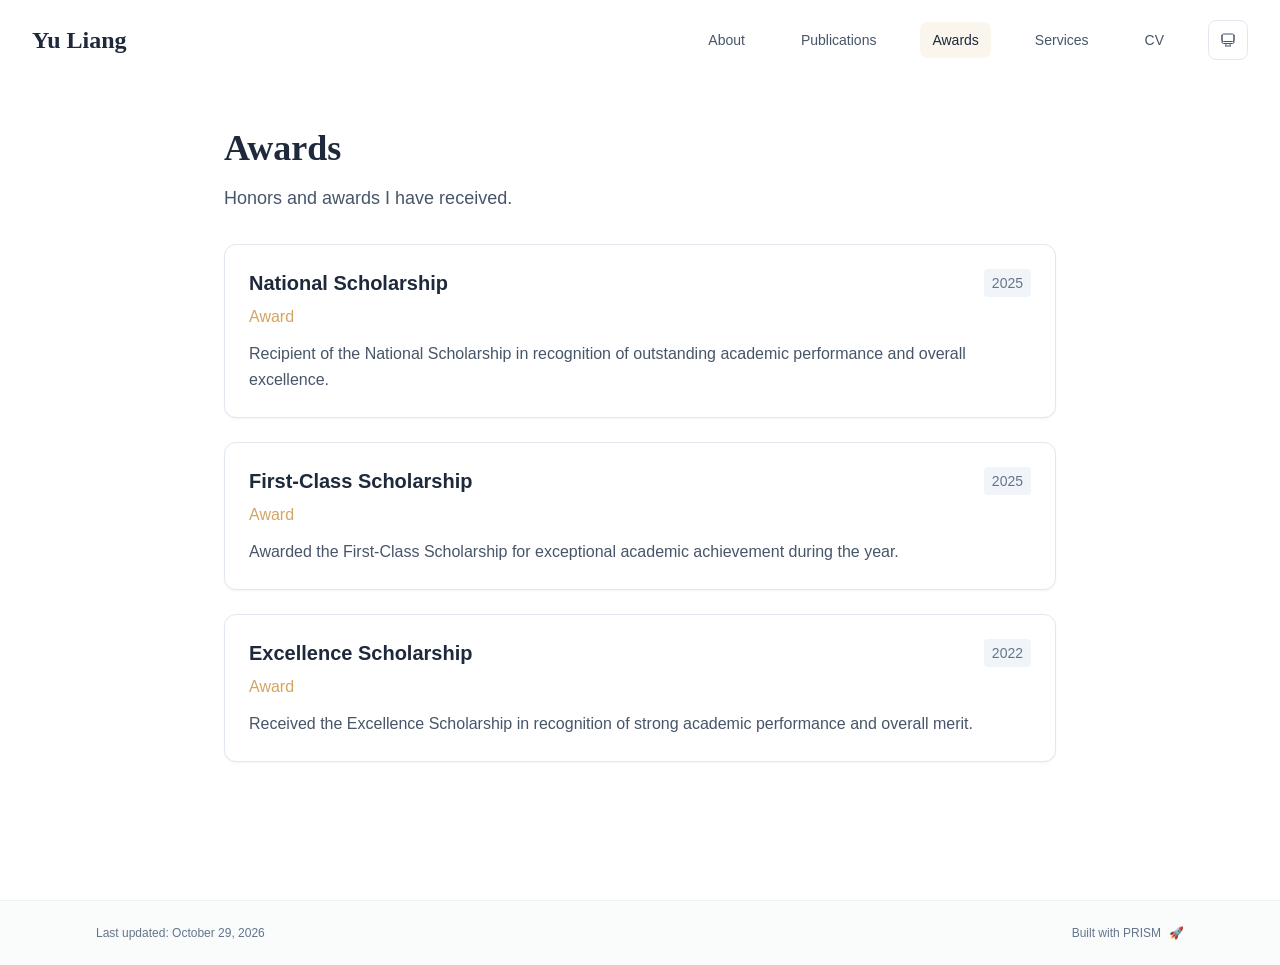
==== commit b4e46580: "Polish homepage figures contacts and visual styling" ====
--- a/awards/index.html
+++ b/awards/index.html
@@ -21,4 +21,4 @@
                 root.classList.add('light');
                 root.setAttribute('data-theme', 'light');
               }
-            </script><link rel="icon" href="/favicon.svg"/><script>document.querySelectorAll('body link[rel="icon"], body link[rel="apple-touch-icon"]').forEach(el => document.head.appendChild(el))</script><script src="/_next/static/chunks/polyfills-42372ed130431b0a.js" noModule=""></script><!-- discovery:start --><title>Awards | Yu Liang | Efficient AI | UESTC</title><meta name="description" content="Academic honors and awards of Yu Liang."><meta name="author" content="Yu Liang"><link rel="canonical" href="https://hamings1.github.io/awards/"><meta property="og:title" content="Awards | Yu Liang | Efficient AI | UESTC"><meta property="og:description" content="Academic honors and awards of Yu Liang."><meta property="og:url" content="https://hamings1.github.io/awards/"><meta property="og:type" content="website"><meta property="og:site_name" content="Yu Liang | Efficient AI"><meta name="twitter:card" content="summary"><meta name="twitter:title" content="Awards | Yu Liang | Efficient AI | UESTC"><meta name="twitter:description" content="Academic honors and awards of Yu Liang."><link rel="icon" href="/favicon.svg"><link rel="stylesheet" href="/assets/discovery.css?v=20261028"><script src="/assets/discovery.js?v=20261028" defer=""></script><!-- discovery:end --></head><body class="font-sans antialiased"><div style="visibility:hidden"><nav class="fixed top-0 left-0 right-0 z-50" data-headlessui-state=""><div class="transition-all duration-300 ease-out bg-transparent" style="transform:translateY(-100px)"><div class="max-w-7xl mx-auto px-4 sm:px-6 lg:px-8"><div class="flex justify-between items-center h-16 lg:h-20"><div class="flex-shrink-0" tabindex="0"><a class="text-xl lg:text-2xl font-serif font-semibold text-primary hover:text-accent transition-colors duration-200" href="/">Yu Liang</a></div><div class="hidden lg:block"><div class="ml-10 flex items-center space-x-8"><div class="flex items-baseline space-x-8"><a class="relative px-3 py-2 text-sm font-medium transition-all duration-200 rounded hover:bg-accent/10 hover:shadow-sm text-neutral-600 hover:text-primary" href="/"><span class="relative z-10">About</span></a><a class="relative px-3 py-2 text-sm font-medium transition-all duration-200 rounded hover:bg-accent/10 hover:shadow-sm text-neutral-600 hover:text-primary" href="/publications/"><span class="relative z-10">Publications</span></a><a class="relative px-3 py-2 text-sm font-medium transition-all duration-200 rounded hover:bg-accent/10 hover:shadow-sm text-primary" href="/awards/"><span class="relative z-10">Awards</span><div class="absolute inset-0 bg-accent/10 rounded-lg"></div></a><a class="relative px-3 py-2 text-sm font-medium transition-all duration-200 rounded hover:bg-accent/10 hover:shadow-sm text-neutral-600 hover:text-primary" href="/services/"><span class="relative z-10">Services</span></a><a class="relative px-3 py-2 text-sm font-medium transition-all duration-200 rounded hover:bg-accent/10 hover:shadow-sm text-neutral-600 hover:text-primary" href="/cv/"><span class="relative z-10">CV</span></a></div><div class="flex items-center justify-center w-10 h-10 rounded-lg border border-neutral-200 dark:border-[rgba(148,163,184,0.24)] bg-background dark:bg-neutral-800"><div class="w-4 h-4 rounded-full bg-neutral-300 animate-pulse"></div></div></div></div><div class="lg:hidden flex items-center space-x-2"><div class="flex items-center justify-center w-10 h-10 rounded-lg border border-neutral-200 dark:border-[rgba(148,163,184,0.24)] bg-background dark:bg-neutral-800"><div class="w-4 h-4 rounded-full bg-neutral-300 animate-pulse"></div></div><button class="inline-flex items-center justify-center p-2 rounded-md text-neutral-600 hover:text-primary hover:bg-neutral-100 dark:hover:bg-neutral-800 focus:outline-none focus:ring-2 focus:ring-inset focus:ring-accent transition-colors duration-200" id="headlessui-disclosure-button-«R5pdb»" type="button" aria-expanded="false" data-headlessui-state=""><span class="sr-only">Open main menu</span><div><svg xmlns="http://www.w3.org/2000/svg" fill="none" viewBox="0 0 24 24" stroke-width="1.5" stroke="currentColor" aria-hidden="true" data-slot="icon" class="block h-6 w-6"><path stroke-linecap="round" stroke-linejoin="round" d="M3.75 6.75h16.5M3.75 12h16.5m-16.5 5.25h16.5"></path></svg></div></button></div></div></div></div></nav><main class="min-h-screen pt-16 lg:pt-20"><div class="max-w-4xl mx-auto px-4 sm:px-6 lg:px-8 py-12"><div style="opacity:0;transform:translateY(20px)"><div class="mb-8"><h1 class="text-4xl font-serif font-bold text-primary mb-4">Awards</h1><p class="text-lg text-neutral-600 dark:text-neutral-500 max-w-2xl">Honors and awards I have received.</p></div><div class="grid gap-6"><div class="bg-white dark:bg-neutral-900 p-6 rounded-xl shadow-sm border border-neutral-200 dark:border-neutral-800 hover:shadow-lg transition-all duration-200 hover:scale-[1.01]" style="opacity:0;transform:translateY(20px)"><div class="flex justify-between items-start mb-2"><h3 class="text-xl font-semibold text-primary">National Scholarship</h3><span class="text-sm text-neutral-500 font-medium bg-neutral-100 dark:bg-neutral-800 px-2 py-1 rounded">2025</span></div><p class="text-base text-accent font-medium mb-3">Award</p><p class="text-base text-neutral-600 dark:text-neutral-500 leading-relaxed">Recipient of the National Scholarship in recognition of outstanding academic performance and overall excellence.</p></div><div class="bg-white dark:bg-neutral-900 p-6 rounded-xl shadow-sm border border-neutral-200 dark:border-neutral-800 hover:shadow-lg transition-all duration-200 hover:scale-[1.01]" style="opacity:0;transform:translateY(20px)"><div class="flex justify-between items-start mb-2"><h3 class="text-xl font-semibold text-primary">First-Class Scholarship</h3><span class="text-sm text-neutral-500 font-medium bg-neutral-100 dark:bg-neutral-800 px-2 py-1 rounded">2025</span></div><p class="text-base text-accent font-medium mb-3">Award</p><p class="text-base text-neutral-600 dark:text-neutral-500 leading-relaxed">Awarded the First-Class Scholarship for exceptional academic achievement during the year.</p></div><div class="bg-white dark:bg-neutral-900 p-6 rounded-xl shadow-sm border border-neutral-200 dark:border-neutral-800 hover:shadow-lg transition-all duration-200 hover:scale-[1.01]" style="opacity:0;transform:translateY(20px)"><div class="flex justify-between items-start mb-2"><h3 class="text-xl font-semibold text-primary">Excellence Scholarship</h3><span class="text-sm text-neutral-500 font-medium bg-neutral-100 dark:bg-neutral-800 px-2 py-1 rounded">2022</span></div><p class="text-base text-accent font-medium mb-3">Award</p><p class="text-base text-neutral-600 dark:text-neutral-500 leading-relaxed">Received the Excellence Scholarship in recognition of strong academic performance and overall merit.</p></div></div></div></div><!--$--><!--/$--><!--$--><!--/$--></main><footer class="border-t border-neutral-200/50 bg-neutral-50/50 dark:bg-neutral-900/50 dark:border-neutral-700/50"><div class="max-w-6xl mx-auto px-4 sm:px-6 lg:px-8 py-6"><div class="flex flex-col sm:flex-row justify-between items-center gap-2"><p class="text-xs text-neutral-500">Last updated: <!-- -->October 28, 2026</p><p class="text-xs text-neutral-500 flex items-center"><a href="https://github.com/xyjoey/PRISM" target="_blank" rel="noopener noreferrer">Built with PRISM</a><span class="ml-2">🚀</span></p></div></div></footer></div><script src="/_next/static/chunks/webpack-af78f5c2c11af041.js" async=""></script><script>(self.__next_f=self.__next_f||[]).push([0])</script><script>self.__next_f.push([1,"1:\"$Sreact.fragment\"\n2:I[3719,[\"17\",\"static/chunks/17-9c04c9413a9f9f1f.js\",\"874\",\"static/chunks/874-6cc630662f3664af.js\",\"862\",\"static/chunks/862-15038af301665bb3.js\",\"177\",\"static/chunks/app/layout-24a2ef7cd5fed40f.js\"],\"ThemeProvider\"]\n3:I[768,[\"17\",\"static/chunks/17-9c04c9413a9f9f1f.js\",\"874\",\"static/chunks/874-6cc630662f3664af.js\",\"862\",\"static/chunks/862-15038af301665bb3.js\",\"177\",\"static/chunks/app/layout-24a2ef7cd5fed40f.js\"],\"default\"]\n4:I[7555,[],\"\"]\n5:I[1295,[],\"\"]\n6:I[2548,[\"17\",\"static/chunks/17-9c04c9413a9f9f1f.js\",\"874\",\"static/chunks/874-6cc630662f3664af.js\",\"862\",\"static/chunks/862-15038af301665bb3.js\",\"177\",\"static/chunks/app/layout-24a2ef7cd5fed40f.js\"],\"default\"]\n8:I[9665,[],\"MetadataBoundary\"]\na:I[9665,[],\"OutletBoundary\"]\nd:I[4911,[],\"AsyncMetadataOutlet\"]\nf:I[9665,[],\"ViewportBoundary\"]\n11:I[6614,[],\"\"]\n:HL[\"/_next/static/css/92b53c90e215dddf.css\",\"style\"]\n"])</script><script>self.__next_f.push([1,"0:{\"P\":null,\"b\":\"CWjEt0rLwIhY58VJ8p-AG\",\"p\":\"\",\"c\":[\"\",\"awards\",\"\"],\"i\":false,\"f\":[[[\"\",{\"children\":[[\"slug\",\"awards\",\"d\"],{\"children\":[\"__PAGE__\",{}]}]},\"$undefined\",\"$undefined\",true],[\"\",[\"$\",\"$1\",\"c\",{\"children\":[[[\"$\",\"link\",\"0\",{\"rel\":\"stylesheet\",\"href\":\"/_next/static/css/92b53c90e215dddf.css\",\"precedence\":\"next\",\"crossOrigin\":\"$undefined\",\"nonce\":\"$undefined\"}]],[\"$\",\"html\",null,{\"lang\":\"en\",\"className\":\"scroll-smooth\",\"suppressHydrationWarning\":true,\"children\":[[\"$\",\"head\",null,{\"children\":[[\"$\",\"link\",null,{\"rel\":\"icon\",\"href\":\"/favicon.svg\",\"type\":\"image/svg+xml\"}],[\"$\",\"link\",null,{\"rel\":\"dns-prefetch\",\"href\":\"https://google-fonts.jialeliu.com\"}],[\"$\",\"link\",null,{\"rel\":\"preconnect\",\"href\":\"https://google-fonts.jialeliu.com\",\"crossOrigin\":\"\"}],[\"$\",\"link\",null,{\"rel\":\"preload\",\"as\":\"style\",\"href\":\"https://google-fonts.jialeliu.com/css2?family=Inter:wght@300;400;500;600;700&family=Crimson+Text:ital,wght@0,400;0,600;1,400&display=swap\"}],[\"$\",\"link\",null,{\"rel\":\"stylesheet\",\"id\":\"gfonts-css\",\"href\":\"https://google-fonts.jialeliu.com/css2?family=Inter:wght@300;400;500;600;700&family=Crimson+Text:ital,wght@0,400;0,600;1,400&display=swap\",\"media\":\"print\"}],[\"$\",\"script\",null,{\"dangerouslySetInnerHTML\":{\"__html\":\"\\n              (function(){\\n                var l = document.getElementById('gfonts-css');\\n                if (!l) return;\\n                if (l.media !== 'all') {\\n                  l.addEventListener('load', function(){ try { l.media = 'all'; } catch(e){} });\\n                }\\n              })();\\n            \"}}],[\"$\",\"noscript\",null,{\"children\":[\"$\",\"link\",null,{\"rel\":\"stylesheet\",\"href\":\"https://google-fonts.jialeliu.com/css2?family=Inter:wght@300;400;500;600;700&family=Crimson+Text:ital,wght@0,400;0,600;1,400&display=swap\"}]}],[\"$\",\"script\",null,{\"dangerouslySetInnerHTML\":{\"__html\":\"\\n              try {\\n                const theme = localStorage.getItem('theme-storage');\\n                const parsed = theme ? JSON.parse(theme) : null;\\n                const setting = parsed?.state?.theme || 'system';\\n                const prefersDark = typeof window !== 'undefined' && window.matchMedia && window.matchMedia('(prefers-color-scheme: dark)').matches;\\n                const effective = setting === 'dark' ? 'dark' : (setting === 'light' ? 'light' : (prefersDark ? 'dark' : 'light'));\\n                var root = document.documentElement;\\n                root.classList.add(effective);\\n                root.setAttribute('data-theme', effective);\\n              } catch (e) {\\n                var root = document.documentElement;\\n                root.classList.add('light');\\n                root.setAttribute('data-theme', 'light');\\n              }\\n            \"}}],[\"$\",\"link\",null,{\"rel\":\"stylesheet\",\"href\":\"/assets/discovery.css?v=20261028\"}],[\"$\",\"script\",null,{\"src\":\"/assets/discovery.js?v=20261028\",\"defer\":true}]]}],[\"$\",\"body\",null,{\"className\":\"font-sans antialiased\",\"children\":[\"$\",\"$L2\",null,{\"children\":[[\"$\",\"$L3\",null,{\"items\":[{\"title\":\"About\",\"type\":\"page\",\"target\":\"about\",\"href\":\"/\"},{\"title\":\"Publications\",\"type\":\"page\",\"target\":\"publications\",\"href\":\"/publications\"},{\"title\":\"Awards\",\"type\":\"page\",\"target\":\"awards\",\"href\":\"/awards\"},{\"title\":\"Services\",\"type\":\"page\",\"target\":\"services\",\"href\":\"/services\"},{\"title\":\"CV\",\"type\":\"page\",\"target\":\"cv\",\"href\":\"/cv\"}],\"siteTitle\":\"Yu Liang\",\"enableOnePageMode\":false}],[\"$\",\"main\",null,{\"className\":\"min-h-screen pt-16 lg:pt-20\",\"children\":[\"$\",\"$L4\",null,{\"parallelRouterKey\":\"children\",\"error\":\"$undefined\",\"errorStyles\":\"$undefined\",\"errorScripts\":\"$undefined\",\"template\":[\"$\",\"$L5\",null,{}],\"templateStyles\":\"$undefined\",\"templateScripts\":\"$undefined\",\"notFound\":[[[\"$\",\"title\",null,{\"children\":\"404: This page could not be found.\"}],[\"$\",\"div\",null,{\"style\":{\"fontFamily\":\"system-ui,\\\"Segoe UI\\\",Roboto,Helvetica,Arial,sans-serif,\\\"Apple Color Emoji\\\",\\\"Segoe UI Emoji\\\"\",\"height\":\"100vh\",\"textAlign\":\"center\",\"display\":\"flex\",\"flexDirection\":\"column\",\"alignItems\":\"center\",\"justifyContent\":\"center\"},\"children\":[\"$\",\"div\",null,{\"children\":[[\"$\",\"style\",null,{\"dangerouslySetInnerHTML\":{\"__html\":\"body{color:#000;background:#fff;margin:0}.next-error-h1{border-right:1px solid rgba(0,0,0,.3)}@media (prefers-color-scheme:dark){body{color:#fff;background:#000}.next-error-h1{border-right:1px solid rgba(255,255,255,.3)}}\"}}],[\"$\",\"h1\",null,{\"className\":\"next-error-h1\",\"style\":{\"display\":\"inline-block\",\"margin\":\"0 20px 0 0\",\"padding\":\"0 23px 0 0\",\"fontSize\":24,\"fontWeight\":500,\"verticalAlign\":\"top\",\"lineHeight\":\"49px\"},\"children\":404}],[\"$\",\"div\",null,{\"style\":{\"display\":\"inline-block\"},\"children\":[\"$\",\"h2\",null,{\"style\":{\"fontSize\":14,\"fontWeight\":400,\"lineHeight\":\"49px\",\"margin\":0},\"children\":\"This page could not be found.\"}]}]]}]}]],[]],\"forbidden\":\"$undefined\",\"unauthorized\":\"$undefined\"}]}],[\"$\",\"$L6\",null,{\"lastUpdated\":\"October 28, 2026\"}]]}]}]]}]]}],{\"children\":[[\"slug\",\"awards\",\"d\"],[\"$\",\"$1\",\"c\",{\"children\":[null,[\"$\",\"$L4\",null,{\"parallelRouterKey\":\"children\",\"error\":\"$undefined\",\"errorStyles\":\"$undefined\",\"errorScripts\":\"$undefined\",\"template\":[\"$\",\"$L5\",null,{}],\"templateStyles\":\"$undefined\",\"templateScripts\":\"$undefined\",\"notFound\":\"$undefined\",\"forbidden\":\"$undefined\",\"unauthorized\":\"$undefined\"}]]}],{\"children\":[\"__PAGE__\",[\"$\",\"$1\",\"c\",{\"children\":[\"$L7\",[\"$\",\"$L8\",null,{\"children\":\"$L9\"}],null,[\"$\",\"$La\",null,{\"children\":[\"$Lb\",\"$Lc\",[\"$\",\"$Ld\",null,{\"promise\":\"$@e\"}]]}]]}],{},null,false]},null,false]},null,false],[\"$\",\"$1\",\"h\",{\"children\":[null,[\"$\",\"$1\",\"E1FEoSMlMNWp7Ym9MXj_J\",{\"children\":[[\"$\",\"$Lf\",null,{\"children\":\"$L10\"}],null]}],null]}],false]],\"m\":\"$undefined\",\"G\":[\"$11\",\"$undefined\"],\"s\":false,\"S\":true}\n"])</script><script>self.__next_f.push([1,"12:\"$Sreact.suspense\"\n13:I[4911,[],\"AsyncMetadata\"]\n15:I[3684,[\"17\",\"static/chunks/17-9c04c9413a9f9f1f.js\",\"178\",\"static/chunks/178-595a94b9af1e67b5.js\",\"748\",\"static/chunks/748-b0753eeaf12cb586.js\",\"182\",\"static/chunks/app/%5Bslug%5D/page-1eee591f08e76d08.js\"],\"default\"]\n9:[\"$\",\"$12\",null,{\"fallback\":null,\"children\":[\"$\",\"$L13\",null,{\"promise\":\"$@14\"}]}]\n7:[\"$\",\"div\",null,{\"className\":\"max-w-4xl mx-auto px-4 sm:px-6 lg:px-8 py-12\",\"children\":[false,false,[\"$\",\"$L15\",null,{\"config\":{\"type\":\"card\",\"title\":\"Awards\",\"description\":\"Honors and awards I have received.\",\"items\":[{\"title\":\"National Scholarship\",\"subtitle\":\"Award\",\"date\":\"2025\",\"content\":\"Recipient of the National Scholarship in recognition of outstanding academic performance and overall excellence.\"},{\"title\":\"First-Class Scholarship\",\"subtitle\":\"Award\",\"date\":\"2025\",\"content\":\"Awarded the First-Class Scholarship for exceptional academic achievement during the year.\"},{\"title\":\"Excellence Scholarship\",\"subtitle\":\"Award\",\"date\":\"2022\",\"content\":\"Received the Excellence Scholarship in recognition of strong academic performance and overall merit.\"}]}}]]}]\n"])</script><script>self.__next_f.push([1,"c:null\n"])</script><script>self.__next_f.push([1,"10:[[\"$\",\"meta\",\"0\",{\"charSet\":\"utf-8\"}],[\"$\",\"meta\",\"1\",{\"name\":\"viewport\",\"content\":\"width=device-width, initial-scale=1\"}]]\nb:null\n"])</script><script>self.__next_f.push([1,"14:{\"metadata\":[[\"$\",\"title\",null,{\"children\":\"Awards | Yu Liang | Efficient AI | UESTC\"}],[\"$\",\"meta\",null,{\"name\":\"description\",\"content\":\"Academic honors and awards of Yu Liang.\"}],[\"$\",\"meta\",null,{\"name\":\"author\",\"content\":\"Yu Liang\"}],[\"$\",\"link\",null,{\"rel\":\"canonical\",\"href\":\"https://hamings1.github.io/awards/\"}],[\"$\",\"meta\",null,{\"property\":\"og:title\",\"content\":\"Awards | Yu Liang | Efficient AI | UESTC\"}],[\"$\",\"meta\",null,{\"property\":\"og:description\",\"content\":\"Academic honors and awards of Yu Liang.\"}],[\"$\",\"meta\",null,{\"property\":\"og:url\",\"content\":\"https://hamings1.github.io/awards/\"}],[\"$\",\"meta\",null,{\"property\":\"og:type\",\"content\":\"website\"}],[\"$\",\"meta\",null,{\"property\":\"og:site_name\",\"content\":\"Yu Liang | Efficient AI\"}],[\"$\",\"meta\",null,{\"name\":\"twitter:card\",\"content\":\"summary\"}],[\"$\",\"meta\",null,{\"name\":\"twitter:title\",\"content\":\"Awards | Yu Liang | Efficient AI | UESTC\"}],[\"$\",\"meta\",null,{\"name\":\"twitter:description\",\"content\":\"Academic honors and awards of Yu Liang.\"}],[\"$\",\"link\",null,{\"rel\":\"icon\",\"href\":\"/favicon.svg\"}]],\"error\":null,\"digest\":\"$undefined\"}\ne:{\"metadata\":\"$14:metadata\",\"error\":null,\"digest\":\"$undefined\"}\n"])</script></body></html>+            </script><link rel="icon" href="/favicon.svg"/><script>document.querySelectorAll('body link[rel="icon"], body link[rel="apple-touch-icon"]').forEach(el => document.head.appendChild(el))</script><script src="/_next/static/chunks/polyfills-42372ed130431b0a.js" noModule=""></script><!-- discovery:start --><title>Awards | Yu Liang | Efficient AI | UESTC</title><meta name="description" content="Academic honors and awards of Yu Liang."><meta name="author" content="Yu Liang"><link rel="canonical" href="https://hamings1.github.io/awards/"><meta property="og:title" content="Awards | Yu Liang | Efficient AI | UESTC"><meta property="og:description" content="Academic honors and awards of Yu Liang."><meta property="og:url" content="https://hamings1.github.io/awards/"><meta property="og:type" content="website"><meta property="og:site_name" content="Yu Liang | Efficient AI"><meta name="twitter:card" content="summary"><meta name="twitter:title" content="Awards | Yu Liang | Efficient AI | UESTC"><meta name="twitter:description" content="Academic honors and awards of Yu Liang."><link rel="icon" href="/favicon.svg"><link rel="stylesheet" href="/assets/discovery.css?v=20261028"><script src="/assets/discovery.js?v=20261029-polish" defer=""></script><!-- discovery:end --></head><body class="font-sans antialiased"><div style="visibility:hidden"><nav class="fixed top-0 left-0 right-0 z-50" data-headlessui-state=""><div class="transition-all duration-300 ease-out bg-transparent" style="transform:translateY(-100px)"><div class="max-w-7xl mx-auto px-4 sm:px-6 lg:px-8"><div class="flex justify-between items-center h-16 lg:h-20"><div class="flex-shrink-0" tabindex="0"><a class="text-xl lg:text-2xl font-serif font-semibold text-primary hover:text-accent transition-colors duration-200" href="/">Yu Liang</a></div><div class="hidden lg:block"><div class="ml-10 flex items-center space-x-8"><div class="flex items-baseline space-x-8"><a class="relative px-3 py-2 text-sm font-medium transition-all duration-200 rounded hover:bg-accent/10 hover:shadow-sm text-neutral-600 hover:text-primary" href="/"><span class="relative z-10">About</span></a><a class="relative px-3 py-2 text-sm font-medium transition-all duration-200 rounded hover:bg-accent/10 hover:shadow-sm text-neutral-600 hover:text-primary" href="/publications/"><span class="relative z-10">Publications</span></a><a class="relative px-3 py-2 text-sm font-medium transition-all duration-200 rounded hover:bg-accent/10 hover:shadow-sm text-primary" href="/awards/"><span class="relative z-10">Awards</span><div class="absolute inset-0 bg-accent/10 rounded-lg"></div></a><a class="relative px-3 py-2 text-sm font-medium transition-all duration-200 rounded hover:bg-accent/10 hover:shadow-sm text-neutral-600 hover:text-primary" href="/services/"><span class="relative z-10">Services</span></a><a class="relative px-3 py-2 text-sm font-medium transition-all duration-200 rounded hover:bg-accent/10 hover:shadow-sm text-neutral-600 hover:text-primary" href="/cv/"><span class="relative z-10">CV</span></a></div><div class="flex items-center justify-center w-10 h-10 rounded-lg border border-neutral-200 dark:border-[rgba(148,163,184,0.24)] bg-background dark:bg-neutral-800"><div class="w-4 h-4 rounded-full bg-neutral-300 animate-pulse"></div></div></div></div><div class="lg:hidden flex items-center space-x-2"><div class="flex items-center justify-center w-10 h-10 rounded-lg border border-neutral-200 dark:border-[rgba(148,163,184,0.24)] bg-background dark:bg-neutral-800"><div class="w-4 h-4 rounded-full bg-neutral-300 animate-pulse"></div></div><button class="inline-flex items-center justify-center p-2 rounded-md text-neutral-600 hover:text-primary hover:bg-neutral-100 dark:hover:bg-neutral-800 focus:outline-none focus:ring-2 focus:ring-inset focus:ring-accent transition-colors duration-200" id="headlessui-disclosure-button-«R5pdb»" type="button" aria-expanded="false" data-headlessui-state=""><span class="sr-only">Open main menu</span><div><svg xmlns="http://www.w3.org/2000/svg" fill="none" viewBox="0 0 24 24" stroke-width="1.5" stroke="currentColor" aria-hidden="true" data-slot="icon" class="block h-6 w-6"><path stroke-linecap="round" stroke-linejoin="round" d="M3.75 6.75h16.5M3.75 12h16.5m-16.5 5.25h16.5"></path></svg></div></button></div></div></div></div></nav><main class="min-h-screen pt-16 lg:pt-20"><div class="max-w-4xl mx-auto px-4 sm:px-6 lg:px-8 py-12"><div style="opacity:0;transform:translateY(20px)"><div class="mb-8"><h1 class="text-4xl font-serif font-bold text-primary mb-4">Awards</h1><p class="text-lg text-neutral-600 dark:text-neutral-500 max-w-2xl">Honors and awards I have received.</p></div><div class="grid gap-6"><div class="bg-white dark:bg-neutral-900 p-6 rounded-xl shadow-sm border border-neutral-200 dark:border-neutral-800 hover:shadow-lg transition-all duration-200 hover:scale-[1.01]" style="opacity:0;transform:translateY(20px)"><div class="flex justify-between items-start mb-2"><h3 class="text-xl font-semibold text-primary">National Scholarship</h3><span class="text-sm text-neutral-500 font-medium bg-neutral-100 dark:bg-neutral-800 px-2 py-1 rounded">2025</span></div><p class="text-base text-accent font-medium mb-3">Award</p><p class="text-base text-neutral-600 dark:text-neutral-500 leading-relaxed">Recipient of the National Scholarship in recognition of outstanding academic performance and overall excellence.</p></div><div class="bg-white dark:bg-neutral-900 p-6 rounded-xl shadow-sm border border-neutral-200 dark:border-neutral-800 hover:shadow-lg transition-all duration-200 hover:scale-[1.01]" style="opacity:0;transform:translateY(20px)"><div class="flex justify-between items-start mb-2"><h3 class="text-xl font-semibold text-primary">First-Class Scholarship</h3><span class="text-sm text-neutral-500 font-medium bg-neutral-100 dark:bg-neutral-800 px-2 py-1 rounded">2025</span></div><p class="text-base text-accent font-medium mb-3">Award</p><p class="text-base text-neutral-600 dark:text-neutral-500 leading-relaxed">Awarded the First-Class Scholarship for exceptional academic achievement during the year.</p></div><div class="bg-white dark:bg-neutral-900 p-6 rounded-xl shadow-sm border border-neutral-200 dark:border-neutral-800 hover:shadow-lg transition-all duration-200 hover:scale-[1.01]" style="opacity:0;transform:translateY(20px)"><div class="flex justify-between items-start mb-2"><h3 class="text-xl font-semibold text-primary">Excellence Scholarship</h3><span class="text-sm text-neutral-500 font-medium bg-neutral-100 dark:bg-neutral-800 px-2 py-1 rounded">2022</span></div><p class="text-base text-accent font-medium mb-3">Award</p><p class="text-base text-neutral-600 dark:text-neutral-500 leading-relaxed">Received the Excellence Scholarship in recognition of strong academic performance and overall merit.</p></div></div></div></div><!--$--><!--/$--><!--$--><!--/$--></main><footer class="border-t border-neutral-200/50 bg-neutral-50/50 dark:bg-neutral-900/50 dark:border-neutral-700/50"><div class="max-w-6xl mx-auto px-4 sm:px-6 lg:px-8 py-6"><div class="flex flex-col sm:flex-row justify-between items-center gap-2"><p class="text-xs text-neutral-500">Last updated: <!-- -->October 29, 2026</p><p class="text-xs text-neutral-500 flex items-center"><a href="https://github.com/xyjoey/PRISM" target="_blank" rel="noopener noreferrer">Built with PRISM</a><span class="ml-2">🚀</span></p></div></div></footer></div><script src="/_next/static/chunks/webpack-af78f5c2c11af041.js" async=""></script><script>(self.__next_f=self.__next_f||[]).push([0])</script><script>self.__next_f.push([1,"1:\"$Sreact.fragment\"\n2:I[3719,[\"17\",\"static/chunks/17-9c04c9413a9f9f1f.js\",\"874\",\"static/chunks/874-6cc630662f3664af.js\",\"862\",\"static/chunks/862-15038af301665bb3.js\",\"177\",\"static/chunks/app/layout-24a2ef7cd5fed40f.js\"],\"ThemeProvider\"]\n3:I[768,[\"17\",\"static/chunks/17-9c04c9413a9f9f1f.js\",\"874\",\"static/chunks/874-6cc630662f3664af.js\",\"862\",\"static/chunks/862-15038af301665bb3.js\",\"177\",\"static/chunks/app/layout-24a2ef7cd5fed40f.js\"],\"default\"]\n4:I[7555,[],\"\"]\n5:I[1295,[],\"\"]\n6:I[2548,[\"17\",\"static/chunks/17-9c04c9413a9f9f1f.js\",\"874\",\"static/chunks/874-6cc630662f3664af.js\",\"862\",\"static/chunks/862-15038af301665bb3.js\",\"177\",\"static/chunks/app/layout-24a2ef7cd5fed40f.js\"],\"default\"]\n8:I[9665,[],\"MetadataBoundary\"]\na:I[9665,[],\"OutletBoundary\"]\nd:I[4911,[],\"AsyncMetadataOutlet\"]\nf:I[9665,[],\"ViewportBoundary\"]\n11:I[6614,[],\"\"]\n:HL[\"/_next/static/css/92b53c90e215dddf.css\",\"style\"]\n"])</script><script>self.__next_f.push([1,"0:{\"P\":null,\"b\":\"CWjEt0rLwIhY58VJ8p-AG\",\"p\":\"\",\"c\":[\"\",\"awards\",\"\"],\"i\":false,\"f\":[[[\"\",{\"children\":[[\"slug\",\"awards\",\"d\"],{\"children\":[\"__PAGE__\",{}]}]},\"$undefined\",\"$undefined\",true],[\"\",[\"$\",\"$1\",\"c\",{\"children\":[[[\"$\",\"link\",\"0\",{\"rel\":\"stylesheet\",\"href\":\"/_next/static/css/92b53c90e215dddf.css\",\"precedence\":\"next\",\"crossOrigin\":\"$undefined\",\"nonce\":\"$undefined\"}]],[\"$\",\"html\",null,{\"lang\":\"en\",\"className\":\"scroll-smooth\",\"suppressHydrationWarning\":true,\"children\":[[\"$\",\"head\",null,{\"children\":[[\"$\",\"link\",null,{\"rel\":\"icon\",\"href\":\"/favicon.svg\",\"type\":\"image/svg+xml\"}],[\"$\",\"link\",null,{\"rel\":\"dns-prefetch\",\"href\":\"https://google-fonts.jialeliu.com\"}],[\"$\",\"link\",null,{\"rel\":\"preconnect\",\"href\":\"https://google-fonts.jialeliu.com\",\"crossOrigin\":\"\"}],[\"$\",\"link\",null,{\"rel\":\"preload\",\"as\":\"style\",\"href\":\"https://google-fonts.jialeliu.com/css2?family=Inter:wght@300;400;500;600;700&family=Crimson+Text:ital,wght@0,400;0,600;1,400&display=swap\"}],[\"$\",\"link\",null,{\"rel\":\"stylesheet\",\"id\":\"gfonts-css\",\"href\":\"https://google-fonts.jialeliu.com/css2?family=Inter:wght@300;400;500;600;700&family=Crimson+Text:ital,wght@0,400;0,600;1,400&display=swap\",\"media\":\"print\"}],[\"$\",\"script\",null,{\"dangerouslySetInnerHTML\":{\"__html\":\"\\n              (function(){\\n                var l = document.getElementById('gfonts-css');\\n                if (!l) return;\\n                if (l.media !== 'all') {\\n                  l.addEventListener('load', function(){ try { l.media = 'all'; } catch(e){} });\\n                }\\n              })();\\n            \"}}],[\"$\",\"noscript\",null,{\"children\":[\"$\",\"link\",null,{\"rel\":\"stylesheet\",\"href\":\"https://google-fonts.jialeliu.com/css2?family=Inter:wght@300;400;500;600;700&family=Crimson+Text:ital,wght@0,400;0,600;1,400&display=swap\"}]}],[\"$\",\"script\",null,{\"dangerouslySetInnerHTML\":{\"__html\":\"\\n              try {\\n                const theme = localStorage.getItem('theme-storage');\\n                const parsed = theme ? JSON.parse(theme) : null;\\n                const setting = parsed?.state?.theme || 'system';\\n                const prefersDark = typeof window !== 'undefined' && window.matchMedia && window.matchMedia('(prefers-color-scheme: dark)').matches;\\n                const effective = setting === 'dark' ? 'dark' : (setting === 'light' ? 'light' : (prefersDark ? 'dark' : 'light'));\\n                var root = document.documentElement;\\n                root.classList.add(effective);\\n                root.setAttribute('data-theme', effective);\\n              } catch (e) {\\n                var root = document.documentElement;\\n                root.classList.add('light');\\n                root.setAttribute('data-theme', 'light');\\n              }\\n            \"}}],[\"$\",\"link\",null,{\"rel\":\"stylesheet\",\"href\":\"/assets/discovery.css?v=20261028\"}],[\"$\",\"script\",null,{\"src\":\"/assets/discovery.js?v=20261029-polish\",\"defer\":true}]]}],[\"$\",\"body\",null,{\"className\":\"font-sans antialiased\",\"children\":[\"$\",\"$L2\",null,{\"children\":[[\"$\",\"$L3\",null,{\"items\":[{\"title\":\"About\",\"type\":\"page\",\"target\":\"about\",\"href\":\"/\"},{\"title\":\"Publications\",\"type\":\"page\",\"target\":\"publications\",\"href\":\"/publications\"},{\"title\":\"Awards\",\"type\":\"page\",\"target\":\"awards\",\"href\":\"/awards\"},{\"title\":\"Services\",\"type\":\"page\",\"target\":\"services\",\"href\":\"/services\"},{\"title\":\"CV\",\"type\":\"page\",\"target\":\"cv\",\"href\":\"/cv\"}],\"siteTitle\":\"Yu Liang\",\"enableOnePageMode\":false}],[\"$\",\"main\",null,{\"className\":\"min-h-screen pt-16 lg:pt-20\",\"children\":[\"$\",\"$L4\",null,{\"parallelRouterKey\":\"children\",\"error\":\"$undefined\",\"errorStyles\":\"$undefined\",\"errorScripts\":\"$undefined\",\"template\":[\"$\",\"$L5\",null,{}],\"templateStyles\":\"$undefined\",\"templateScripts\":\"$undefined\",\"notFound\":[[[\"$\",\"title\",null,{\"children\":\"404: This page could not be found.\"}],[\"$\",\"div\",null,{\"style\":{\"fontFamily\":\"system-ui,\\\"Segoe UI\\\",Roboto,Helvetica,Arial,sans-serif,\\\"Apple Color Emoji\\\",\\\"Segoe UI Emoji\\\"\",\"height\":\"100vh\",\"textAlign\":\"center\",\"display\":\"flex\",\"flexDirection\":\"column\",\"alignItems\":\"center\",\"justifyContent\":\"center\"},\"children\":[\"$\",\"div\",null,{\"children\":[[\"$\",\"style\",null,{\"dangerouslySetInnerHTML\":{\"__html\":\"body{color:#000;background:#fff;margin:0}.next-error-h1{border-right:1px solid rgba(0,0,0,.3)}@media (prefers-color-scheme:dark){body{color:#fff;background:#000}.next-error-h1{border-right:1px solid rgba(255,255,255,.3)}}\"}}],[\"$\",\"h1\",null,{\"className\":\"next-error-h1\",\"style\":{\"display\":\"inline-block\",\"margin\":\"0 20px 0 0\",\"padding\":\"0 23px 0 0\",\"fontSize\":24,\"fontWeight\":500,\"verticalAlign\":\"top\",\"lineHeight\":\"49px\"},\"children\":404}],[\"$\",\"div\",null,{\"style\":{\"display\":\"inline-block\"},\"children\":[\"$\",\"h2\",null,{\"style\":{\"fontSize\":14,\"fontWeight\":400,\"lineHeight\":\"49px\",\"margin\":0},\"children\":\"This page could not be found.\"}]}]]}]}]],[]],\"forbidden\":\"$undefined\",\"unauthorized\":\"$undefined\"}]}],[\"$\",\"$L6\",null,{\"lastUpdated\":\"October 29, 2026\"}]]}]}]]}]]}],{\"children\":[[\"slug\",\"awards\",\"d\"],[\"$\",\"$1\",\"c\",{\"children\":[null,[\"$\",\"$L4\",null,{\"parallelRouterKey\":\"children\",\"error\":\"$undefined\",\"errorStyles\":\"$undefined\",\"errorScripts\":\"$undefined\",\"template\":[\"$\",\"$L5\",null,{}],\"templateStyles\":\"$undefined\",\"templateScripts\":\"$undefined\",\"notFound\":\"$undefined\",\"forbidden\":\"$undefined\",\"unauthorized\":\"$undefined\"}]]}],{\"children\":[\"__PAGE__\",[\"$\",\"$1\",\"c\",{\"children\":[\"$L7\",[\"$\",\"$L8\",null,{\"children\":\"$L9\"}],null,[\"$\",\"$La\",null,{\"children\":[\"$Lb\",\"$Lc\",[\"$\",\"$Ld\",null,{\"promise\":\"$@e\"}]]}]]}],{},null,false]},null,false]},null,false],[\"$\",\"$1\",\"h\",{\"children\":[null,[\"$\",\"$1\",\"E1FEoSMlMNWp7Ym9MXj_J\",{\"children\":[[\"$\",\"$Lf\",null,{\"children\":\"$L10\"}],null]}],null]}],false]],\"m\":\"$undefined\",\"G\":[\"$11\",\"$undefined\"],\"s\":false,\"S\":true}\n"])</script><script>self.__next_f.push([1,"12:\"$Sreact.suspense\"\n13:I[4911,[],\"AsyncMetadata\"]\n15:I[3684,[\"17\",\"static/chunks/17-9c04c9413a9f9f1f.js\",\"178\",\"static/chunks/178-595a94b9af1e67b5.js\",\"748\",\"static/chunks/748-b0753eeaf12cb586.js\",\"182\",\"static/chunks/app/%5Bslug%5D/page-1eee591f08e76d08.js\"],\"default\"]\n9:[\"$\",\"$12\",null,{\"fallback\":null,\"children\":[\"$\",\"$L13\",null,{\"promise\":\"$@14\"}]}]\n7:[\"$\",\"div\",null,{\"className\":\"max-w-4xl mx-auto px-4 sm:px-6 lg:px-8 py-12\",\"children\":[false,false,[\"$\",\"$L15\",null,{\"config\":{\"type\":\"card\",\"title\":\"Awards\",\"description\":\"Honors and awards I have received.\",\"items\":[{\"title\":\"National Scholarship\",\"subtitle\":\"Award\",\"date\":\"2025\",\"content\":\"Recipient of the National Scholarship in recognition of outstanding academic performance and overall excellence.\"},{\"title\":\"First-Class Scholarship\",\"subtitle\":\"Award\",\"date\":\"2025\",\"content\":\"Awarded the First-Class Scholarship for exceptional academic achievement during the year.\"},{\"title\":\"Excellence Scholarship\",\"subtitle\":\"Award\",\"date\":\"2022\",\"content\":\"Received the Excellence Scholarship in recognition of strong academic performance and overall merit.\"}]}}]]}]\n"])</script><script>self.__next_f.push([1,"c:null\n"])</script><script>self.__next_f.push([1,"10:[[\"$\",\"meta\",\"0\",{\"charSet\":\"utf-8\"}],[\"$\",\"meta\",\"1\",{\"name\":\"viewport\",\"content\":\"width=device-width, initial-scale=1\"}]]\nb:null\n"])</script><script>self.__next_f.push([1,"14:{\"metadata\":[[\"$\",\"title\",null,{\"children\":\"Awards | Yu Liang | Efficient AI | UESTC\"}],[\"$\",\"meta\",null,{\"name\":\"description\",\"content\":\"Academic honors and awards of Yu Liang.\"}],[\"$\",\"meta\",null,{\"name\":\"author\",\"content\":\"Yu Liang\"}],[\"$\",\"link\",null,{\"rel\":\"canonical\",\"href\":\"https://hamings1.github.io/awards/\"}],[\"$\",\"meta\",null,{\"property\":\"og:title\",\"content\":\"Awards | Yu Liang | Efficient AI | UESTC\"}],[\"$\",\"meta\",null,{\"property\":\"og:description\",\"content\":\"Academic honors and awards of Yu Liang.\"}],[\"$\",\"meta\",null,{\"property\":\"og:url\",\"content\":\"https://hamings1.github.io/awards/\"}],[\"$\",\"meta\",null,{\"property\":\"og:type\",\"content\":\"website\"}],[\"$\",\"meta\",null,{\"property\":\"og:site_name\",\"content\":\"Yu Liang | Efficient AI\"}],[\"$\",\"meta\",null,{\"name\":\"twitter:card\",\"content\":\"summary\"}],[\"$\",\"meta\",null,{\"name\":\"twitter:title\",\"content\":\"Awards | Yu Liang | Efficient AI | UESTC\"}],[\"$\",\"meta\",null,{\"name\":\"twitter:description\",\"content\":\"Academic honors and awards of Yu Liang.\"}],[\"$\",\"link\",null,{\"rel\":\"icon\",\"href\":\"/favicon.svg\"}]],\"error\":null,\"digest\":\"$undefined\"}\ne:{\"metadata\":\"$14:metadata\",\"error\":null,\"digest\":\"$undefined\"}\n"])</script></body></html>
